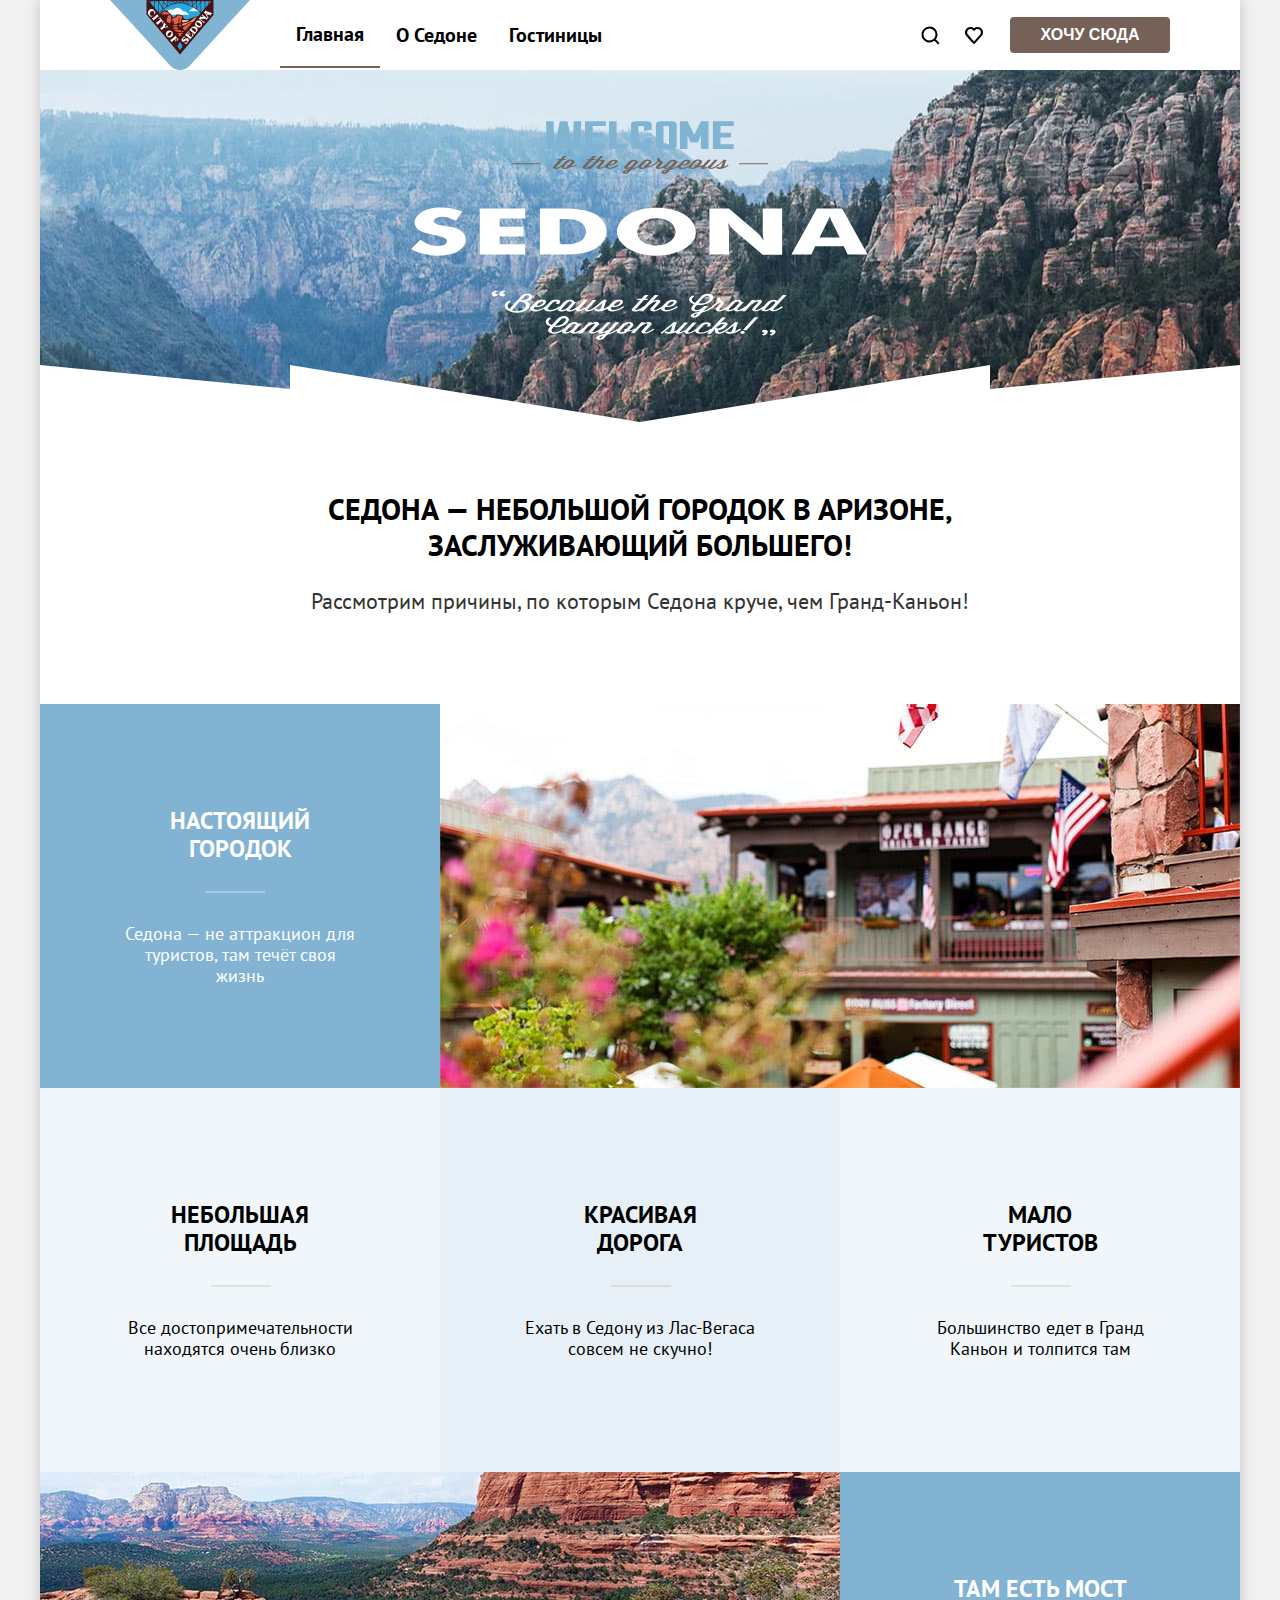
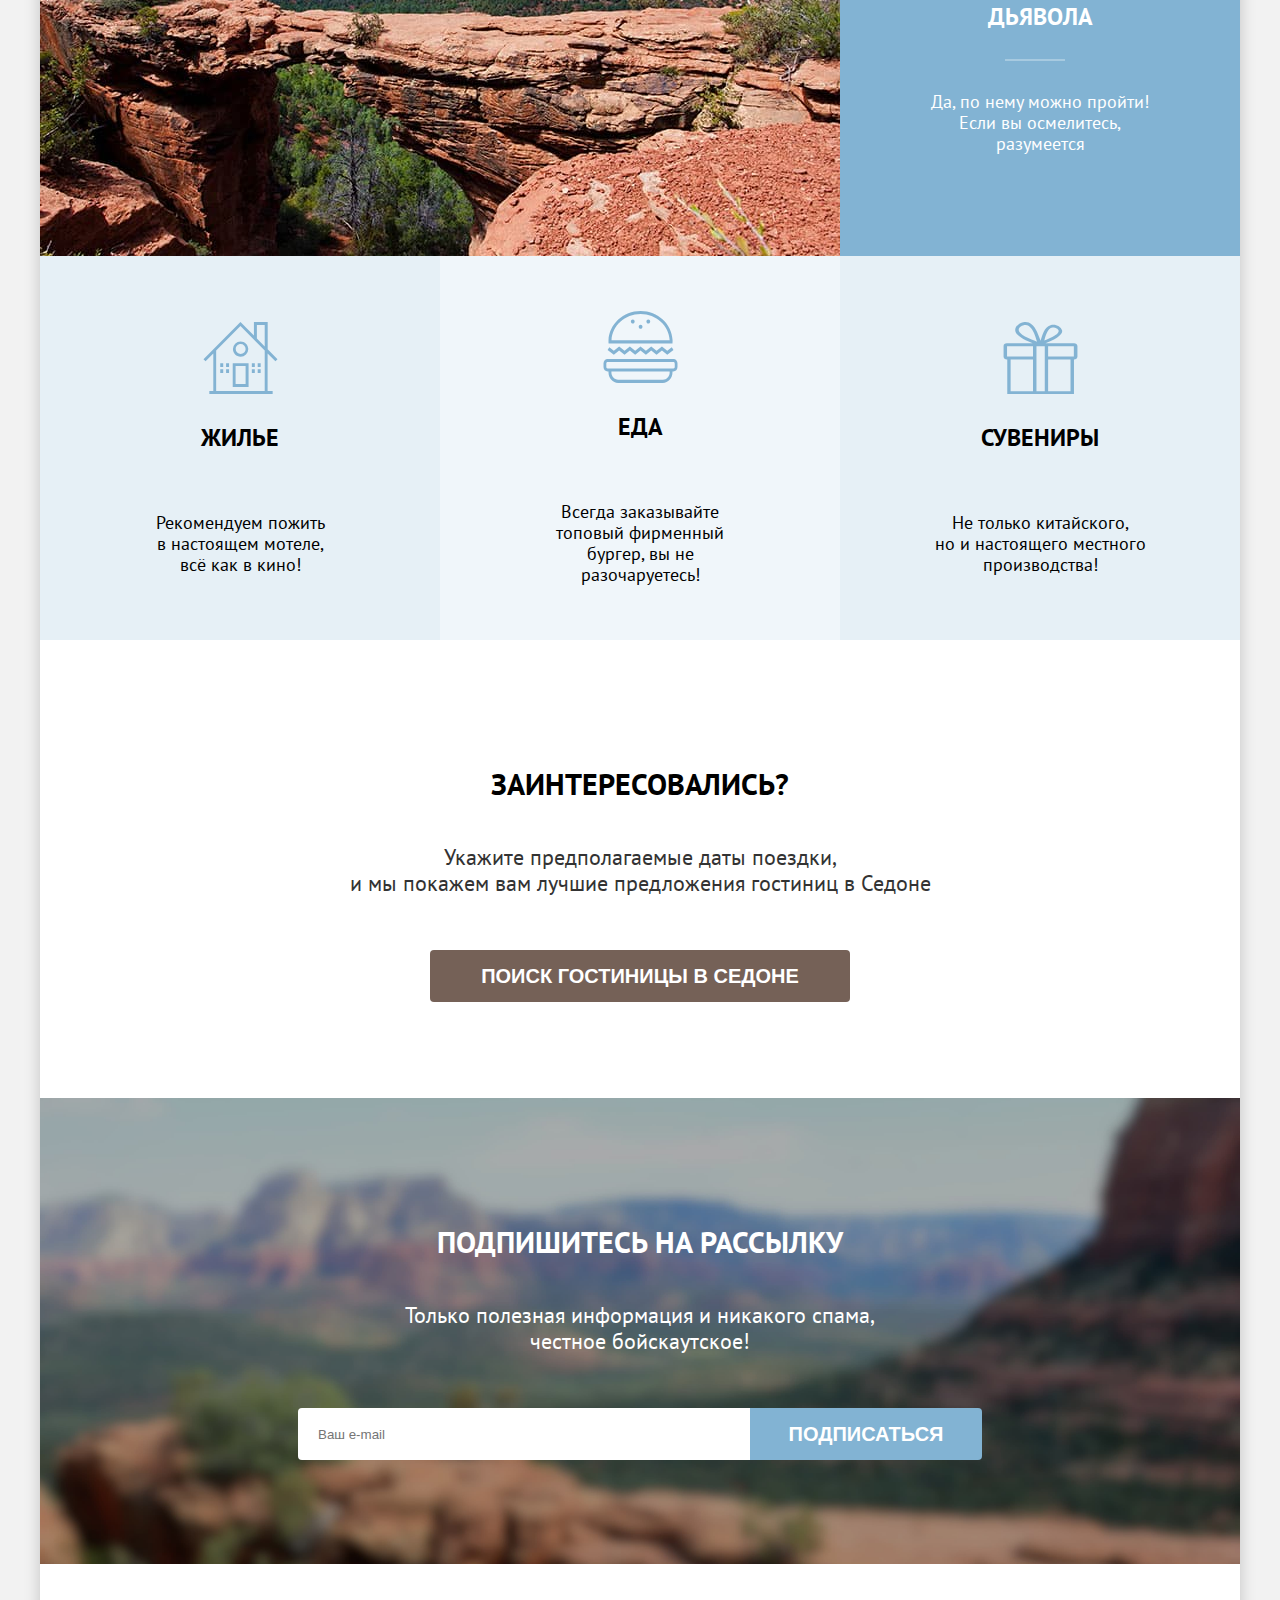
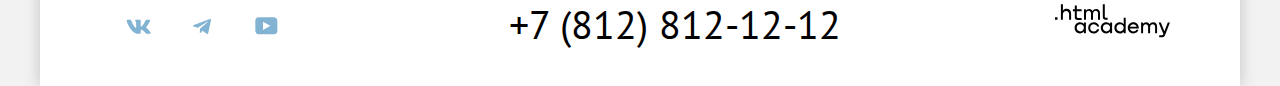
==== 10/index.html @ e8d24cde ":heavy_check_mark: Сборка #10" ====
<!DOCTYPE html>
<html lang="ru">

  <head>
    <meta charset="utf-8">
    <title>HTML Academy: Седона</title>
    <link rel="icon" type="image/png" sizes="32x32" href="images/favicon.png">
    <link rel="stylesheet" href="styles/styles.css">
    <base href="https://htmlacademy-htmlcss.github.io/2215849-sedona-35/10/">
</head>

  <body class="null">
    <div class="wrapper">
      <header class="page-header wrapper-inner flex">
        <a class="page-header-link" href="#">
          <img class="page-header-logo" src="images/page-header-logo.svg" width="140" height="70"
            alt="Логотип сайта о городе Седона.">
        </a>
        <nav class="navigation null flex">
          <ul class="navigation-list null flex">
            <li class="navigation-item null">
              <a class="navigation-link navigation-link-current">Главная</a>
            </li>
            <li class="navigation-item null">
              <a class="navigation-link" href="#">О&nbsp;Седоне</a>
            </li>
            <li class="navigation-item null">
              <a class="navigation-link" href="catalog.html">Гостиницы</a>
            </li>
          </ul>
          <ul class="navigation-list null navigation-user flex">
            <li class="navigation-item null">
              <a class="navigation-link navigation-search" href="#">
                <span class="visually-hidden">Поиск</span>
              </a>
            </li>
            <li class="navigation-item null">
              <a class="navigation-link navigation-favorits" href="#">
                <span class="visually-hidden">Избранное</span>
              </a>
            </li>
            <li class="navigation-item null">
              <button class="page-button page-button-brown navigation-button" type="button">Хочу&nbsp;сюда</button>
            </li>
          </ul>
        </nav>
      </header>
      <main class="main-index">
        <section class="hero flex">
          <h1 class="page-title visually-hidden">
            Седона
          </h1>
          <div class="hero-preview">
            <h2 class="section-title visually-hidden">
              Седона - городок в Аризоне
            </h2>
            <img class="hero-logo" src="images/hero-logo.svg" width="458" height="352"
              alt="Логотип приглашение посетить город Седона.">
          </div>
          <div class="hero-motivation wrapper-inner">
            <p class="section-text null hero-text">
              Седона — небольшой городок в Аризоне, <br> заслуживающий большего!
            </p>
            <p class="section-subtext hero-subtext null">
              Рассмотрим причины, по которым Седона круче, чем Гранд-Каньон!
            </p>
          </div>
        </section>
        <section class="advantages">
          <h2 class="section-title visually-hidden">
            Преимущества
          </h2>
          <ul class="advantages-list null flex">
            <li class="advantages-item flex">
              <div class="advantages-card flex">
                <h3 class="advantages-title bottom-white null">
                  Настоящий городок
                </h3>
                <p class="advantages-description null">
                  Седона — не аттракцион для туристов, там течёт своя жизнь
                </p>
              </div>
              <img class="advantages-image" src="images/advantages-property.jpg" width="800" height="384"
                alt="Недвижимость Седоны.">
            </li>
            <li class="advantages-item">
              <div class="advantages-card flex">
                <h3 class="advantages-title bottom-grey null">
                  Небольшая площадь
                </h3>
                <p class="advantages-description null">
                  Все достопримечательности находятся очень близко
                </p>
              </div>
            </li>
            <li class="advantages-item">
              <div class="advantages-card flex">
                <h3 class="advantages-title bottom-grey null">
                  Красивая <br>дорога
                </h3>
                <p class="advantages-description null">
                  Ехать в Седону из Лас-Вегаса совсем не скучно!
                </p>
              </div>
            </li>
            <li class="advantages-item">
              <div class="advantages-card flex">
                <h3 class="advantages-title bottom-grey null">
                  Мало <br>туристов
                </h3>
                <p class="advantages-description null">
                  Большинство едет в Гранд Каньон и толпится там
                </p>
              </div>
            </li>
            <li class="advantages-item flex">
              <img class="advantages-image" src="images/advantages-rocks.jpg" width="800" height="384"
                alt="Скалы Седоны и Мост Дьявола.">
              <div class="advantages-card flex">
                <h3 class="advantages-title bottom-white null">
                  Там есть мост дьявола
                </h3>
                <p class="advantages-description null">
                  Да, по нему можно пройти! Если вы осмелитесь, разумеется
                </p>
              </div>
            </li>
          </ul>
          <ul class="advantages-list null flex">
            <li class="advantages-card advantages-card-color flex">
              <h3 class="advantages-title null advantages-title-house">
                Жилье
              </h3>
              <p class="advantages-description null">
                Рекомендуем пожить <br>в настоящем мотеле, <br>всё как в кино!
              </p>
            </li>
            <li class="advantages-card advantages-card-color flex">
              <h3 class="advantages-title null advantages-title-food">
                Еда
              </h3>
              <p class="advantages-description null">
                Всегда заказывайте <br>топовый фирменный бургер, вы не разочаруетесь!
              </p>
            </li>
            <li class="advantages-card advantages-card-color flex">
              <h3 class="advantages-title null advantages-title-gift">
                Сувениры
              </h3>
              <p class="advantages-description null">
                Не только китайского, <br>но и настоящего местного производства!
              </p>
            </li>
          </ul>
        </section>
        <section class="searching flex">
          <h2 class="section-title visually-hidden">
            Поиск
          </h2>
          <p class="section-text searching-text">
            Заинтересовались?
          </p>
          <p class="section-subtext searching-subtext">
            Укажите предполагаемые даты поездки, <br> и мы покажем вам лучшие предложения гостиниц в Седоне
          </p>
          <button class="page-button page-button-brown searching-button" type="button">Поиск гостиницы в Седоне</button>
        </section>
        <section class="subscribe flex">
          <h2 class="section-title visually-hidden">
            Подписка
          </h2>
          <p class="section-text subscribe-text">
            Подпишитесь на рассылку
          </p>
          <p class="section-subtext subscribe-subtext">
            Только полезная информация и никакого спама, <br> честное бойскаутское!
          </p>
          <form class="subscribe-form" action="https://echo.htmlacademy.ru" method="post">
            <input class="subscribe-input" type="text" placeholder="Ваш e-mail">
            <button class="page-button page-button-blue subscribe-button" type="submit">Подписаться</button>
          </form>
        </section>
      </main>
      <footer class="page-footer">
        <section class="contacts flex">
          <h2 class="section-title visually-hidden">
            Контакты
          </h2>
          <ul class="contacts-list null flex">
            <li class="contacts-item contacts-vk">
              <a class="contacts-link" href="https://vk.com/htmlacademy">
                <svg class="contacts-icon" aria-hidden="true" focusable="false" width="25" height="15" fill="none"
                  xmlns="http://www.w3.org/2000/svg">
                  <path fill-rule="evenodd" clip-rule="evenodd"
                    d="M24.12 1.8c.16-.54 0-.94-.8-.94H20.7c-.67 0-.98.34-1.15.73 0 0-1.33 3.2-3.22 5.27-.61.6-.9.8-1.23.8-.16 0-.41-.2-.41-.75v-5.1c0-.66-.19-.95-.74-.95H9.82c-.42 0-.67.3-.67.59 0 .62.95.76 1.04 2.51v3.8c0 .83-.15.98-.48.98-.9 0-3.06-3.2-4.34-6.88-.25-.72-.5-1-1.18-1H1.57c-.75 0-.9.34-.9.73 0 .68.89 4.07 4.14 8.55 2.17 3.06 5.23 4.72 8 4.72 1.68 0 1.88-.37 1.88-1v-2.32c0-.74.16-.88.7-.88.38 0 1.05.19 2.6 1.66 1.79 1.75 2.08 2.54 3.08 2.54h2.63c.75 0 1.12-.37.9-1.1-.23-.72-1.08-1.77-2.2-3.02-.62-.71-1.54-1.48-1.82-1.86-.39-.5-.28-.71 0-1.15 0 0 3.2-4.42 3.54-5.93Z"
                    fill="#83B3D3" />
                </svg>
                <span class="visually-hidden">
                  VK
                </span>
              </a>
            </li>
            <li class="contacts-item contacts-telegram">
              <a class="contacts-link" href="https://t.me/htmlacademy">
                <svg class="contacts-icon" aria-hidden="true" focusable="false" width="18" height="16" fill="none"
                  xmlns="http://www.w3.org/2000/svg">
                  <path
                    d="M16.79.96.84 7.1c-1.09.44-1.08 1.05-.2 1.32l4.1 1.28 9.47-5.98c.44-.27.85-.13.52.17l-7.68 6.93-.28 4.22c.41 0 .6-.2.83-.41l1.99-1.94 4.13 3.06c.77.42 1.31.2 1.5-.71l2.72-12.8c.28-1.1-.43-1.61-1.16-1.28Z"
                    fill="#83B3D3" />
                </svg>
                <span class="visually-hidden">
                  Telegram
                </span>
              </a>
            </li>
            <li class="contacts-item contacts-youtube">
              <a class="contacts-link" href="https://www.youtube.com/user/htmlacademyru">
                <svg class="contacts-icon" aria-hidden="true" focusable="false" width="23" height="18" fill="none"
                  xmlns="http://www.w3.org/2000/svg">
                  <path
                    d="M18.94.36H3.51C1.65.36.33 1.95.33 3.76v10.09c0 1.91 1.32 3.5 3.18 3.5h15.65c1.64 0 3.17-1.59 3.17-3.4V3.76c-.22-1.8-1.53-3.4-3.39-3.4ZM7.99 12.89V4.82l7.34 4.04-7.34 4.03Z"
                    fill="#83B3D3" />
                </svg>
                <span class="visually-hidden">
                  Youtube
                </span>
              </a>
            </li>
          </ul>
          <a class="contacts-phone" href="tel:+78128121212">
            +7 (812) 812-12-12
          </a>
          <a class="contacts-link" href="https://www.htmlacademy.ru">
            <svg class="contacts-logo" aria-hidden="true" focusable="false" width="115" height="34" fill="none"
              xmlns="http://www.w3.org/2000/svg">
              <path
                d="M0 13.26v2.6h2.5v-2.6H0ZM11.6 4.86c-1.6 0-2.8.7-3.6 1.7h-.1V.36h-2v15.5h2v-5.3c0-2.1 1.3-3.6 3.3-3.6 1.8 0 2.9 1.4 2.9 3.2v5.7h2v-6.1c.1-3-1.8-4.9-4.5-4.9ZM26.6 5.16h-4.8v-3.7h-2v3.8h-1.9v2h1.9v6c0 1.7 1 2.7 2.7 2.7h4.1v-2h-3.7c-.7 0-1.1-.4-1.1-1.1v-5.7h4.8v-2ZM41.1 4.96c-1.6 0-2.9.8-3.5 2.1h-.1c-.6-1.2-1.8-2.1-3.4-2.1-1.4 0-2.5.8-3.1 1.8h-.1v-1.6H29v10.6h2v-5.4c0-2 1-3.5 2.6-3.5 1.5 0 2.4 1 2.4 2.6v6.3h2v-5.6c0-2.4 1.4-3.3 2.6-3.3 1.5 0 2.4 1 2.4 2.6v6.3h2v-6.5c.1-2.5-1.4-4.3-3.9-4.3ZM47.8 13.06c0 1.7 1 2.7 2.8 2.7h2v-2h-1.7c-.7 0-1.1-.4-1.1-1.1V.36h-2v12.7ZM28.9 20.06c-.9-1.1-2.2-1.8-3.9-1.8-3.1 0-5.4 2.3-5.4 5.6s2.3 5.6 5.4 5.6c1.8 0 3-.8 3.8-1.9h.1v1.6h2v-10.6h-2v1.5Zm-3.6 7.4c-2.2 0-3.6-1.6-3.6-3.6s1.4-3.6 3.6-3.6 3.6 1.6 3.6 3.6c0 1.9-1.4 3.6-3.6 3.6ZM44.2 22.36c-.5-2.4-2.6-4.1-5.4-4.1a5.4 5.4 0 0 0-5.6 5.6c0 3.1 2.2 5.6 5.6 5.6 2.8 0 4.9-1.8 5.4-4.2h-2.1a3.4 3.4 0 0 1-3.3 2.3c-2.2 0-3.6-1.6-3.6-3.6s1.4-3.6 3.6-3.6c1.6 0 2.8 1 3.3 2.2h2.1v-.2ZM55.1 20.06c-.9-1.1-2.2-1.8-3.9-1.8-3.1 0-5.4 2.3-5.4 5.6s2.3 5.6 5.4 5.6c1.8 0 3-.8 3.8-1.9h.1v1.6h2v-10.6h-2v1.5Zm-3.6 7.4c-2.2 0-3.6-1.6-3.6-3.6s1.4-3.6 3.6-3.6 3.6 1.6 3.6 3.6c0 1.9-1.5 3.6-3.6 3.6ZM68.7 20.16c-.9-1.1-2.2-1.9-3.9-1.9-3.1 0-5.4 2.3-5.4 5.6s2.2 5.6 5.4 5.6c1.7 0 3-.8 3.8-1.8h.1v1.5h2v-15.4h-2v6.4Zm-3.6 7.3c-2.2 0-3.6-1.6-3.6-3.6s1.4-3.6 3.6-3.6 3.6 1.6 3.6 3.6c-.1 2-1.5 3.6-3.6 3.6ZM78.3 18.26c-3.3 0-5.5 2.5-5.5 5.6 0 3 2.1 5.6 5.5 5.6 2.5 0 4.5-1.3 5.2-3.6h-2.1c-.5 1-1.6 1.6-3 1.6-1.9 0-3.3-1.3-3.4-2.9h8.8c.2-3.6-2-6.3-5.5-6.3Zm0 1.9c1.7 0 3 1 3.3 2.6h-6.5c.3-1.5 1.5-2.6 3.2-2.6ZM98.2 18.26c-1.6 0-2.9.8-3.6 2h-.1c-.6-1.2-1.8-2-3.4-2-1.4 0-2.5.7-3.1 1.8v-1.5h-1.9v10.6h2v-5.4c0-2 1-3.4 2.6-3.5 1.5 0 2.4 1 2.4 2.6v6.3h2v-5.6c0-2.4 1.4-3.3 2.6-3.3 1.5 0 2.4 1 2.4 2.6v6.3h2v-6.5c.1-2.6-1.4-4.4-3.9-4.4ZM109.4 27.36l-3.6-8.9h-2.2l4.8 11.6c-.3.9-.7 1.2-1.7 1.2h-2.5v2h2.5c1.8 0 2.8-.8 3.5-2.6l4.7-12.2h-2.1l-3.4 8.9Z"
                fill="#000" />
            </svg>
          </a>
        </section>
      </footer>
      <div class="modal-container modal-container-close">
        <div class="modal-window">
          <button class="modal-close">
            <span class="visually-hidden">Закрыть</span>
          </button>
          <section class="modal-content">
            <h2 class="modal-title section-text">Поиск гостиницы в Седоне</h2>
          </section>
          <form class="modal-form" action="https://echo.htmlacademy.ru/" method="post">
            <ul class="modal-form-list null">
              <li class="modal-form-item">
                <p class="modal-form-field flex null">
                  <label class="modal-form-label flex" for="modal-form-in">
                    Дата заезда
                  </label>
                  <input class="modal-form-date" name="modal-form-in" id="modal-form-in" type="date">
                </p>
                <span class="modal-subtext modal-subtext-attention">Мы не можем отправить вас в прошлое.</span>
              </li>
              <li class="modal-form-item">
                <p class="modal-form-field flex null">
                  <label class="modal-form-label flex" for="modal-form-out">
                    Дата заезда
                  </label>
                  <input class="modal-form-date" name="modal-form-out" id="modal-form-out" type="date">
                </p>
                <span class="modal-subtext">На эти даты есть свободные номера. Пока есть.</span>
              </li>
            </ul>
            <ul class="modal-form-list null flex">
              <li class="modal-form-item">
                <p class="modal-form-group flex null">
                  <label class="modal-form-label flex" for="modal-form-adults">
                    Взрослые
                  </label>
                  <button class="modal-button modal-button-minus null flex">
                    <span class="visually-hidden">Убавить количество взрослых гостей</span>
                    <svg class="modal-count-svg" width="14" height="2" fill="none" xmlns="http://www.w3.org/2000/svg">
                      <path d="M0 0v2h14V0H0Z" fill="#000" />
                    </svg>
                  </button>
                  <input class="modal-form-count modal-form-adults" name="modal-form-adults" id="modal-form-adults"
                    type="number" value="2">
                  <button class="modal-button modal-button-plus null flex">
                    <span class="visually-hidden">Добавить количество взрослых гостей</span>
                    <svg class="modal-count-svg" width="14" height="14" fill="none" xmlns="http://www.w3.org/2000/svg">
                      <path d="M14 6H8V0H6v6H0v2h6v6h2V8h6V6Z" fill="#000" />
                    </svg>
                  </button>
                </p>
              </li>
              <li class="modal-form-item">
                <p class="modal-form-group flex null">
                  <span class="modal-form-label modal-label-icon flex">
                    <label class="modal-form-label flex" for="modal-form-kids">
                      Дети
                    </label>
                  </span>
                  <span class="modal-tooltip">
                    <button class="modal-tooltip-button" type="button" aria-labelledby="tooltip-label-date">
                      <svg class="modal-tooltip-icon" width="26" height="26" fill="none"
                        xmlns="http://www.w3.org/2000/svg">
                        <circle cx="13" cy="13" r="13" fill="#83B3D3" />
                        <path fill-rule="evenodd" clip-rule="evenodd" d="M12 7h2v2h-2V7Zm2 12h-2v-9h2v9Z" fill="#fff" />
                      </svg>
                    </button>
                    <span class="modal-tooltip-text" role="tooltip" id="tooltip-label-date">
                      Укажите количество детей, которые будут с вами, возраст которых от 6 до 18 лет. Дети до 6 лет
                      размещаются бесплатно.
                    </span>
                  </span>
                  <button class="modal-button modal-button-minus null flex">
                    <span class="visually-hidden">Убавить количество детей</span>
                    <svg class="modal-count-svg" width="14" height="2" fill="none" xmlns="http://www.w3.org/2000/svg">
                      <path d="M0 0v2h14V0H0Z" fill="#000" />
                    </svg>
                  </button>
                  <input class="flex modal-form-count modal-form-kids" name="modal-form-kids" id="modal-form-kids"
                    type="number" value="2">
                  <button class="modal-button modal-button-plus null flex">
                    <span class="visually-hidden">Добавить колчиество детей</span>
                    <svg class="modal-count-svg" width="14" height="14" fill="none" xmlns="http://www.w3.org/2000/svg">
                      <path d="M14 6H8V0H6v6H0v2h6v6h2V8h6V6Z" fill="#000" />
                    </svg>
                  </button>
                </p>
              </li>
            </ul>
            <button class="modal-button-find null" type="submit">Найти</button>
          </form>
        </div>
      </div>
    </div>
  </body>

</html>
---- 10/styles/styles.css ----
/* FONTS */

@font-face {
  font-family: "PT Sans";
  font-style: normal;
  font-weight: 400;
  src: url("../fonts/ptsans-400.woff2") format("woff2"),
  url("../fonts/ptsans-400.woff") format("woff");
  font-display: swap;
}

@font-face {
  font-family: "PT Sans";
  font-style: normal;
  font-weight: 700;
  src: url("../fonts/ptsans-700.woff2") format("woff2"),
  url("../fonts/ptsans-700.woff") format("woff");
  font-display: swap;
}

/* COMMON STYLES */

*,
*::before,
*::after {
  box-sizing: border-box;
}

.null {
  margin: 0;
  padding: 0;
}

img {
  max-width: 100%;
  display: block;
}

html {
  height: 100%;
}

body {
  font-family: "PT Sans", sans-serif;
  font-size: 18px;
  line-height: 21px;
  color: #000000;
  background-color: #f2f2f2;
}

.wrapper {
  width: 1200px;
  margin: 0 auto;
  background-color: #ffffff;
  box-shadow: 0 0 15px 0 #00000033;
  display: flex;
  flex-direction: column;
  min-height: 100vh;
}

.wrapper-inner {
  padding: 0 70px;
}

.main-index, .main-inner {
  flex-grow: 1;
}

.flex {
  display: flex;
}

.grid {
  display: grid;
}

.section-text {
  font-weight: 700;
  font-size: 30px;
  line-height: 36px;
  text-transform: uppercase;
}

.section-subtext {
  font-weight: 400;
  font-size: 22px;
  line-height: 26px;
  color: #333333;
}

.visually-hidden {
  position: absolute;
  width: 1px;
  height: 1px;
  margin: -1px;
  padding: 0;
  border: 0;
  clip: rect(0 0 0 0);
  overflow: hidden;
}

/* COMMON BUTTONS STYLES */

.page-button {
  font-weight: 700;
  font-size: 20px;
  line-height: 36px;
  text-transform: uppercase;
  border-radius: 4px;
  border: none;
  color: #ffffff;
}

.page-button:active {
  color: #ffffff4d;
}

.page-button:disabled {
  background: #e5e5e5;
}

.page-button-brown {
  background: #756157;
}

.page-button-brown:hover,
.page-button-brown:focus {
  background: #615048;
  outline: none;
}

.page-button-blue {
  background: #82b3d3;
}

.page-button-blue:hover,
.page-button-blue:focus {
  background: #68a2ca;
  outline: none;
}

/* INDIVIDUAL STYLES */
/* <---------- INDEX.html ----------> */
/* HEADER*/

.page-header {
  font-size: 20px;
  font-weight: 700;
  line-height: 24px;
  text-transform: capitalize;
}

.page-header-link {
  margin-right: 30px;
}

.navigation {
  flex-grow: 1;
  justify-content: space-between;
}

.navigation-list {
  list-style: none;
  align-items: center;
  flex-wrap: wrap;
}

.navigation-link {
  padding: 20px 16px;
  display: block;
  color: #000000;
  text-decoration: none;
}

.navigation-link-current {
  border-bottom: 2px solid #756257;
  padding-bottom: 20px;
}

.navigation-user .navigation-link {
  min-width: 16px;
  min-height: 22px;
}

.navigation-search {
  background-image: url("../images/navigation-search.svg");
  background-repeat: no-repeat;
  background-position: center;
  margin-right: 12px;
}

.navigation-favorits {
  background-image: url("../images/navigation-favorits.svg");
  background-repeat: no-repeat;
  background-position: center;
  margin-right: 20px;
}

.navigation-button {
  font-size: 16px;
  line-height: 20px;
  width: 160px;
  padding: 8px 16px;
}

/* MAIN*/
/* HERO */

.hero {
  flex-direction: column;
  justify-content: center;
}

.hero-preview {
  background: url("../images/hero-bottom.svg") bottom/100% auto no-repeat,
  url("../images/hero-background.jpg") center/100% auto no-repeat;
  vertical-align: bottom;
  background-color: #ffffff;
}

.hero-logo  {
  display: block;
  margin: 0 auto;
  padding: 51px 0 82px
}

.hero-motivation {
  padding-top: 69px;
  padding-bottom: 90px;
}

.hero-text {
  margin-bottom: 25px;
  text-align: center;
}

.hero-subtext {
  text-align: center;
}

/* ADVANTAGES */

.advantages-list {
  flex-wrap: wrap;
  list-style: none;
}

.advantages-card {
  width: 400px;
  min-height: 384px;
  box-sizing: border-box;
  flex-direction: column;
  justify-content: center;
  padding-left: 85px;
  padding-right: 85px;
}

.advantages-item:nth-child(even) {
  background-color: #83b3d31f;
}

.advantages-item:nth-child(odd) {
  background-color: #83b3d333;
}

.advantages-item:first-of-type {
  background-color: #82b3d3;
  color: #ffffff;
}

.advantages-item:last-of-type {
  background-color: #82b3d3;
  color: #ffffff;
}

.advantages-card-color:nth-child(even) {
  background-color: #83b3d31f;
}

.advantages-card-color:nth-child(odd) {
  background-color: #83b3d333;
}

.advantages-title {
  font-weight: 700;
  font-size: 24px;
  line-height: 28px;
  text-align: center;
  text-transform: uppercase;
  padding-bottom: 30px;
  margin-bottom: 30px;
  position: relative;
}

.bottom-grey::after {
  content: "";
  position: absolute;
  width: 60px;
  bottom: 0;
  left: 86px;
  border-bottom: solid 2px #b3b3b3;
  opacity: 0.3;
}

.bottom-white::after {
  content: "";
  position: absolute;
  width: 60px;
  bottom: 0;
  left: 80px;
  border-bottom: solid 2px #ffffff;
  opacity: 0.3;
}

.advantages-description {
  font-weight: 400;
  text-align: center;
}

.advantages-title-house {
  display: flex;
  flex-direction: column;
}

.advantages-title-house::before {
  content: "";
  margin: 0 auto 30px;
  width: 75px;
  height: 72px;
  background-image: url("../images/house.svg");
  background-size: 75px 72px;
  background-repeat: no-repeat;
}

.advantages-title-food {
  display: flex;
  flex-direction: column;
}

.advantages-title-food::before {
  content: "";
  margin: 0 auto 30px;
  width: 75px;
  height: 72px;
  background-image: url("../images/food.svg");
  background-size: 75px 72px;
  background-repeat: no-repeat;
}

.advantages-title-gift {
  display: flex;
  flex-direction: column;
}

.advantages-title-gift::before {
  content: "";
  margin: 0 auto 30px;
  width: 75px;
  height: 72px;
  background-image: url("../images/gift.svg");
  background-size: 75px 72px;
  background-repeat: no-repeat;
}

/* SEARCHING */

.searching {
  padding: 96px 0;
  flex-direction: column;
}

.searching-text {
  margin-bottom: 20px;
  text-align: center;
}

.searching-subtext {
  margin-bottom: 54px;
  text-align: center;
}

.searching-button {
  margin: 0 auto;
  width: 420px;
  padding: 8px 50px;
}

/* SUBSCRIBE */

.subscribe {
  padding: 96px 0 104px;
  background-image: url("../images/subscribe-background.jpg");
  background-size: 100% auto;
  color: #ffffff;
  flex-direction: column;
}

.subscribe-text {
  margin-bottom: 20px;
  text-align: center;
}

.subscribe-subtext {
  margin-bottom: 54px;
  color: #ffffff;
  text-align: center;
}

.subscribe-form {
  margin: 0 auto;
  display: flex;
  align-items: center;
}

.subscribe-input {
  width: 452px;
  height: 52px;
  border-radius: 4px 0 0 4px;
  border: 0;
  padding: 12px 20px;
}

.subscribe-button {
  width: 232px;
  padding: 8px 30px;
  border-radius: 0 4px 4px 0;
}

/*FOOTER*/
/* CONTACTS */

.page-footer {
  padding: 40px 70px 30px;
}

.contacts {
  justify-content: space-between;
}

.contacts-list {
  list-style: none;
  flex-wrap: wrap;
}

.contacts-item {
  width: 56px;
  height: 44px;
}

.contacts-item:not(:last-of-type) {
  margin-right: 8px;
  margin-bottom: 8px;
}

.contacts-link {
  display: block;
  height: 100%;
  text-decoration: none;
  position: relative;
}

.contacts-icon {
  position: absolute;
  top: 0;
  right: 0;
  bottom: 0;
  left: 0;
  margin: auto;
}

.contacts-icon:hover path,
.contacts-icon:focus path {
  fill: #68A2CA;
}

.contacts-icon:active path {
  fill: #9ab0bf;
}

.contacts-phone {
  font-weight: 400;
  font-size: 40px;
  line-height: 40px;
  color: #000000;
  text-decoration: none;
}

.contacts-phone:hover,
.contacts-phone:focus {
  color: #756157;
}

.contacts-phone:active {
  color: #9e9d9c;
}

.contacts-logo:hover path,
.contacts-logo:focus path {
  fill: #756157;
}

.contacts-logo:active path {
  fill: #9e9d9c;
}

/* <---------- CATALOG.html ----------> */
/* CATALOG-SEARCHING */

.catalog {
  padding-top: 35px;
  padding-bottom: 70px;
  background-image: url("../images/catalog-background.jpg");
  background-repeat: no-repeat;
  flex-direction: column;
  color: #ffffff;
}

.catalog-title {
  margin: 0 0 8px;
  font-weight: 700;
  font-size: 60px;
  line-height: 78px;
}

.breadcrumbs {
  margin: 0 0 40px;
  padding: 0;
  list-style: none;
  font-size: 16px;
  position: relative;
}

.breadcrumbs-link:first-of-type::after {
  content: "";
  position: absolute;
  top: 6px;
  left: 23px;
  width: 8px;
  height: 11px;
  background-image: url("../images/arrow.svg");
  background-size: 8px 11px;
  background-repeat: no-repeat;
}

.breadcrumbs-link {
  text-decoration: none;
  color: #ffffff;
}

.breadcrumbs-link:hover {
  color: #dfe2e3;
}

.breadcrumbs-link:active {
  color: #c7cccf;
}

.breadcrumbs-svg:hover path {
  fill: #dfe2e3;
}

.breadcrumbs-svg:active path {
  fill: #c7cccf;
}

.breadcrumbs-item:not(:last-of-type) {
  margin-right: 28px;
}

.catalog-form {
  justify-content: space-between;
}

.catalog-right {
  width: 549px;
  justify-content: space-between;
}

.catalog-grouped {
  border: none;
}

.catalog-grouped:not(:last-of-type) {
  margin-right: 70px;
}

.catalog-legend {
  margin-bottom: 32px;
  font-weight: 700;
  font-size: 20px;
  line-height: 24px;
}

.catalog-list {
  list-style: none;
  line-height: 23px;
}

.catalog-item:not(:last-of-type) {
  margin-bottom: 16px;
}

.catalog-label {
  position: relative;
  display: block;
  padding-left: 36px;
}

.catalog-label:hover {
  opacity: 0.6;
}

.catalog-label:active {
  opacity: 0.3;
}

.catalog-point {
  position: absolute;
  top: 2px;
  left: 0;
  width: 20px;
  height: 20px;
  border: none;
  background: #FFFFFF;
}

.catalog-mark {
  border-radius: 4px;
}

.catalog-checkbox:checked + .catalog-mark {
  content: "";
  position: absolute;
  background-image: url(../images/mark.svg);
  background-repeat: no-repeat;
  background-position: center;
}

.catalog-dotted {
  border-radius: 20px;
}

.catalog-radio:checked + .catalog-dotted {
  content: "";
  position: absolute;
  background-image: url(../images/dot.svg);
  background-repeat: no-repeat;
  background-position: center;
}

.catalog-range {
  flex-direction: column;
  margin-right: auto;
}

.catalog-range-fields {
  margin-bottom: 36px;
}

.catalog-range-input {
  width: 143px;
  height: 48px;
  padding: 12px 20px;
  font-weight: 700;
  line-height: 24px;
  border: none;
}

.catalog-range-input::placeholder {
  text-align: right;
}

.catalog-range-input:first-of-type {
  margin-right: 2px;
}

.catalog-range-input:focus {
  outline: 2px solid #68a2ca;
}

.catalog-range-input:active {
  outline: 2px solid #000000;
}

.radius-left {
  border-radius: 4px 0 0 4px;
}

.radius-right {
  border-radius: 0 4px 4px 0;
}

.range-scale {
  position: relative;
  height: 4px;
  background-color: #ffffff4d;
}

.range-bar {
  position: absolute;
  height: 4px;
  background-color: #ffffff;
  width: 200px;
}

.range-toggle {
  position: absolute;
  width: 20px;
  height: 20px;
  background: #ffffff;
  border: none;
  border-radius: 5px;
}

.range-toggle:focus {
  border: 2px solid #68a2ca;
  outline: 2px solid #68a2ca;
}

.toggle-min {
  top: -8px;
  left: -10px;
}

.toggle-max {
  top: -8px;
  right: -10px;
}

.catalog-searching-buttons {
  flex-direction: column;
}

.catalog-button-submit {
  font-size: 16px;
  line-height: 20px;
  padding: 8px 50px;
  margin-bottom: 32px;
}

.catalog-button-reset {
  font-size: 16px;
  line-height: 20px;
  padding: 8px 50px;
  background-color: transparent;
}

.catalog-button-reset:hover {
  color: #c3c8cb;
}

.catalog-button-reset:focus {
  outline: 3px solid #83b3d3;
  border-radius: 4px;
}

.catalog-button-reset:active {
  color: #c7cccf;
}

.catalog-button-reset:disabled {
  color: #b7bdc1;
}

/* SEARCHING-RESULT */

.searching-result {
  padding-top: 50px;
  padding-bottom: 40px;
}

.result-navigation {
  justify-content: space-between;
  align-items: center;
}

.result-navigation-count {
  font-weight: 700;
  font-size: 30px;
  line-height: 36px;
  text-transform: uppercase;
  color: #000000;
}

.result-navigation-select {
  width: 292px;
  border: 2px solid #e5e5e5;
  padding: 14px 20px;
  border-radius: 4px;
}

.result-navigation-select:hover,
.result-navigation-select:focus {
  border-color: #68a2ca;
}

.result-navigation-select:focus {
  outline: 2px solid #68a2ca;
}

.result-navigation-select:active {
  border-color: #3F5E72;
}

.result-navigation-select:disabled {
  color: #b3b3b3;
  border-color: #b3b3b3;
}

.result-navigation-list {
  list-style: none;
  align-items: center;
}

.result-navigation-item {
  border: 2px solid #e5e5e5;
  border-radius: 4px;
}

.result-navigation-item:hover {
  border-color: #000000;
}

.result-navigation-item:focus {
  border-color: #68a2ca;
}

.visual-current {
  border: 2px solid #000000;
}

.result-navigation-item:not(:last-of-type) {
  margin-right: 8px;
}

.result-navigation-link {
  text-decoration: none;
  width: 48px;
  height: 48px;
  align-items: center;
  justify-content: center;
}

.searching-result-area {
  grid-template-columns: repeat(3, 340px);
  gap: 20px;
  padding-top: 40px;
  padding-bottom: 40px;
}

.accommodation-card {
  min-height: 438px;
  padding: 20px;
  border: 1px solid #e6e6e6;
  border-radius: 4px;
}

.accommodation-card-link {
  text-decoration: none;
  color: #000000;
}

.accommodation-card-image {
  margin-bottom: 16px;
}

.accommodation-card-title {
  margin: 0 0 16px;
  padding: 0;
  font-weight: 700;
  font-size: 24px;
  line-height: 28px;
}

.hotel-rank {
  grid-template-columns: 140px 140px;
  gap: 20px;
}

.accommodation-type {
  margin: 0;
  color: #333333;
}

.accommodation-price {
  margin: 0;
  text-align: right;
  color: #333333;
}

.accommodation-button {
  font-size: 16px;
  line-height: 20px;
  padding: 8px 0;
}

.accommodation-button-add {
  background: #7db54f;
}

.accommodation-button-add:hover,
.accommodation-button-add:focus {
  background: #6C9E42;
}

.accommodation-button-add:active {
  color: #ffffff4d;
}

.accommodation-stars {
  list-style: none;
}

.accommodation-rating {
  line-height: 20px;
  text-align: center;
  text-transform: uppercase;
}

.pagination {
  list-style: none;
}

.pagination-link {
  display: block;
  width: 60px;
  height: 60px;
  padding-top: 11.36px;
  background-color: #82b3d3;
  border-radius: 4px;
  text-align: center;
  font-weight: 700;
  font-size: 20px;
  line-height: 36px;
  text-decoration: none;
  color: #ffffff;
}

.pagination-link-current {
  color: #000000;
  background-color: #f2f2f2;
}

.pagination-link:hover:not(.pagination-link-empty, .pagination-link-current),
.pagination-link:focus:not(.pagination-link-empty,
.pagination-link-current) {
  background-color: #68a2ca;
  outline: none;
}

.pagination-link:active:not(.pagination-link-empty,
.pagination-link-current) {
  background-color: #82b3d3 ;
  color: #ffffff4d;
}

.pagination-item:not(:last-of-type) {
  margin-right: 8px;
}

.pagination-link-empty {
  color: #000000;
  background-color: transparent;
}

/* MODAL-WINDOW */

.modal-container {
  position: fixed;
  top: 0;
  left: 0;
  display: flex;
  width: 100%;
  height: 100%;
  background-color: rgba(242, 242, 242, 0.8);
}

.modal-window {
  width: 717px;
  position: relative;
  margin: auto;
  padding: 64px 70px;
  background-color: #ffffff;
  box-shadow: 0 25px 50px rgba(0, 0, 0, 0.15);
  border-radius: 30px;
}

.modal-close {
  position: absolute;
  padding: 0;
  top: 90px;
  right: 64px;
  width: 52px;
  height: 52px;
  background-color: #f2f2f2;
  border: none;
  border-radius: 50px;
  background-image: url("../images/cross.svg");
  background-repeat: no-repeat;
  background-position: center;
  cursor: pointer;
}

.modal-close:focus {
  /* border-color: 2px solid #68a2ca; */
  outline: 3px solid #83b3d3;
}

.modal-close:active {
  background-image: url("../images/cross-grey.svg");
}

.modal-title {
  margin-bottom: 64px;
}

.modal-form-list {
  list-style: none;
}

.modal-form-list:first-of-type {
  margin-bottom: 23px;
}

.modal-form-list:last-of-type {
  margin-bottom: 48px;
  justify-content: space-between;
}

.modal-form-item:not(:last-of-type) {
  margin-bottom: 23px;
}

.modal-form-group {
  width: 247px;
}

.modal-form-group:last-of-type {
  position: relative;
}

.modal-form-field {
  margin-bottom: 4px;
}

.modal-form-label {
  margin-right: auto;
  align-items: center;
  font-weight: 700;
  font-size: 20px;
  line-height: 24px;
  text-transform: capitalize;
}

.modal-form-date {
  width: 440px;
  padding: 12px 20px;
  background-color: #f2f2f2;
  border: none;
  border-radius: 4px;
  line-height: 24px;
}

.modal-subtext {
  width: 440px;
  display: block;
  margin-left: auto;
  padding-left: 20px;
  font-size: 16px;
}

.modal-subtext-attention {
  color: #ff5757;
}

.modal-button {
  width: 40px;
  height: 48px;
  border: none;
  border-radius: none;
  align-items: center;
  justify-content: center;
  background-color: #f2f2f2;
}

.modal-button-minus {
  border-radius: 4px 0 0 4px;
}

.modal-button-plus {
  border-radius: 0 4px 4px 0;
}

.modal-form-count {
  width: 31px;
  height: 48px;
  background-color: #f2f2f2;
  border: none;
  text-align: center;
  font-weight: 700;
  line-height: 20px;
}

input[type='number'] {
  -moz-appearance: textfield;
}

input::-webkit-outer-spin-button,
input::-webkit-inner-spin-button {
  -webkit-appearance: none;
}

.modal-button-find {
  padding: 18px 0;
  text-align: center;
  width: 100%;
  background-color: #82b3d3;
  border: none;
  border-radius: 10px;
  font-weight: 700;
  line-height: 24px;
  font-size: 20px;
  text-transform: uppercase;
  color: #ffffff;
}

.modal-tooltip {
  position: absolute;
  width: 26px;
  height: 26px;
  top: 11px;
  left: 60px;
}

.modal-tooltip-button {
  border: none;
  background-color: transparent;
  padding: 0;
  margin: 0;
  display: block;
}

.modal-tooltip-text {
  position: absolute;
  width: 256px;
  top: 41px;
  background: #333333;
  box-shadow: 0 15px 30px rgb(0 0 0 / 30%);
  border-radius: 10px;
  font-size: 16px;
  line-height: 20px;
  color: #FFFFFF;
  padding: 15px 18px 18px 22px;
  left: 50%;
  transform: translateX(-50%);
  display: none;
}

.modal-tooltip-text::before {
  content: '';
  position: absolute;
  width: 19px;
  height: 9px;
  background-image: url(../images/tooltip-triangle.svg);
  top: -8px;
  left: 0;
  right: 0;
  margin-left: auto;
  margin-right: auto;
}

.modal-tooltip-button:hover + .modal-tooltip-text,
.modal-tooltip-button:focus + .modal-tooltip-text {
  display: block;
}

.modal-label-icon {
  position: relative;
  padding-right: 16px;
}

.modal-container-close {
  display: none;
}
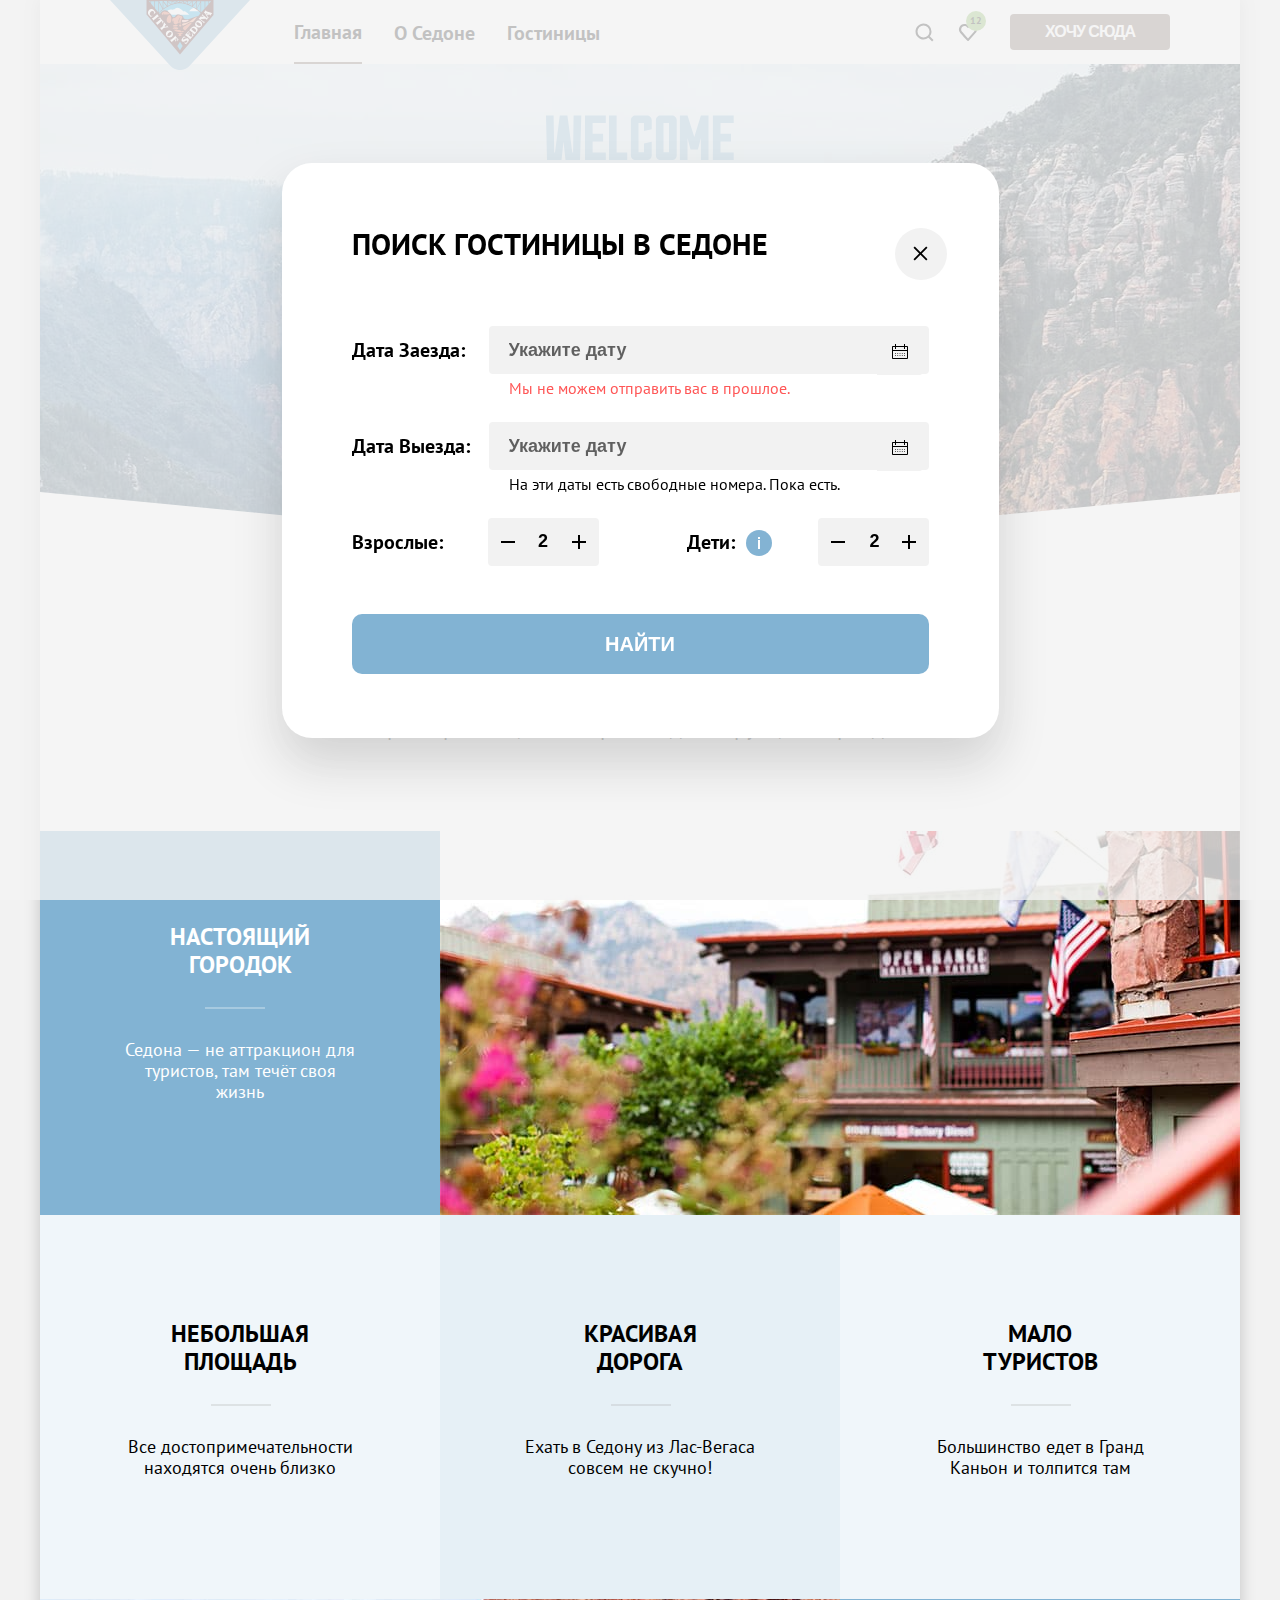
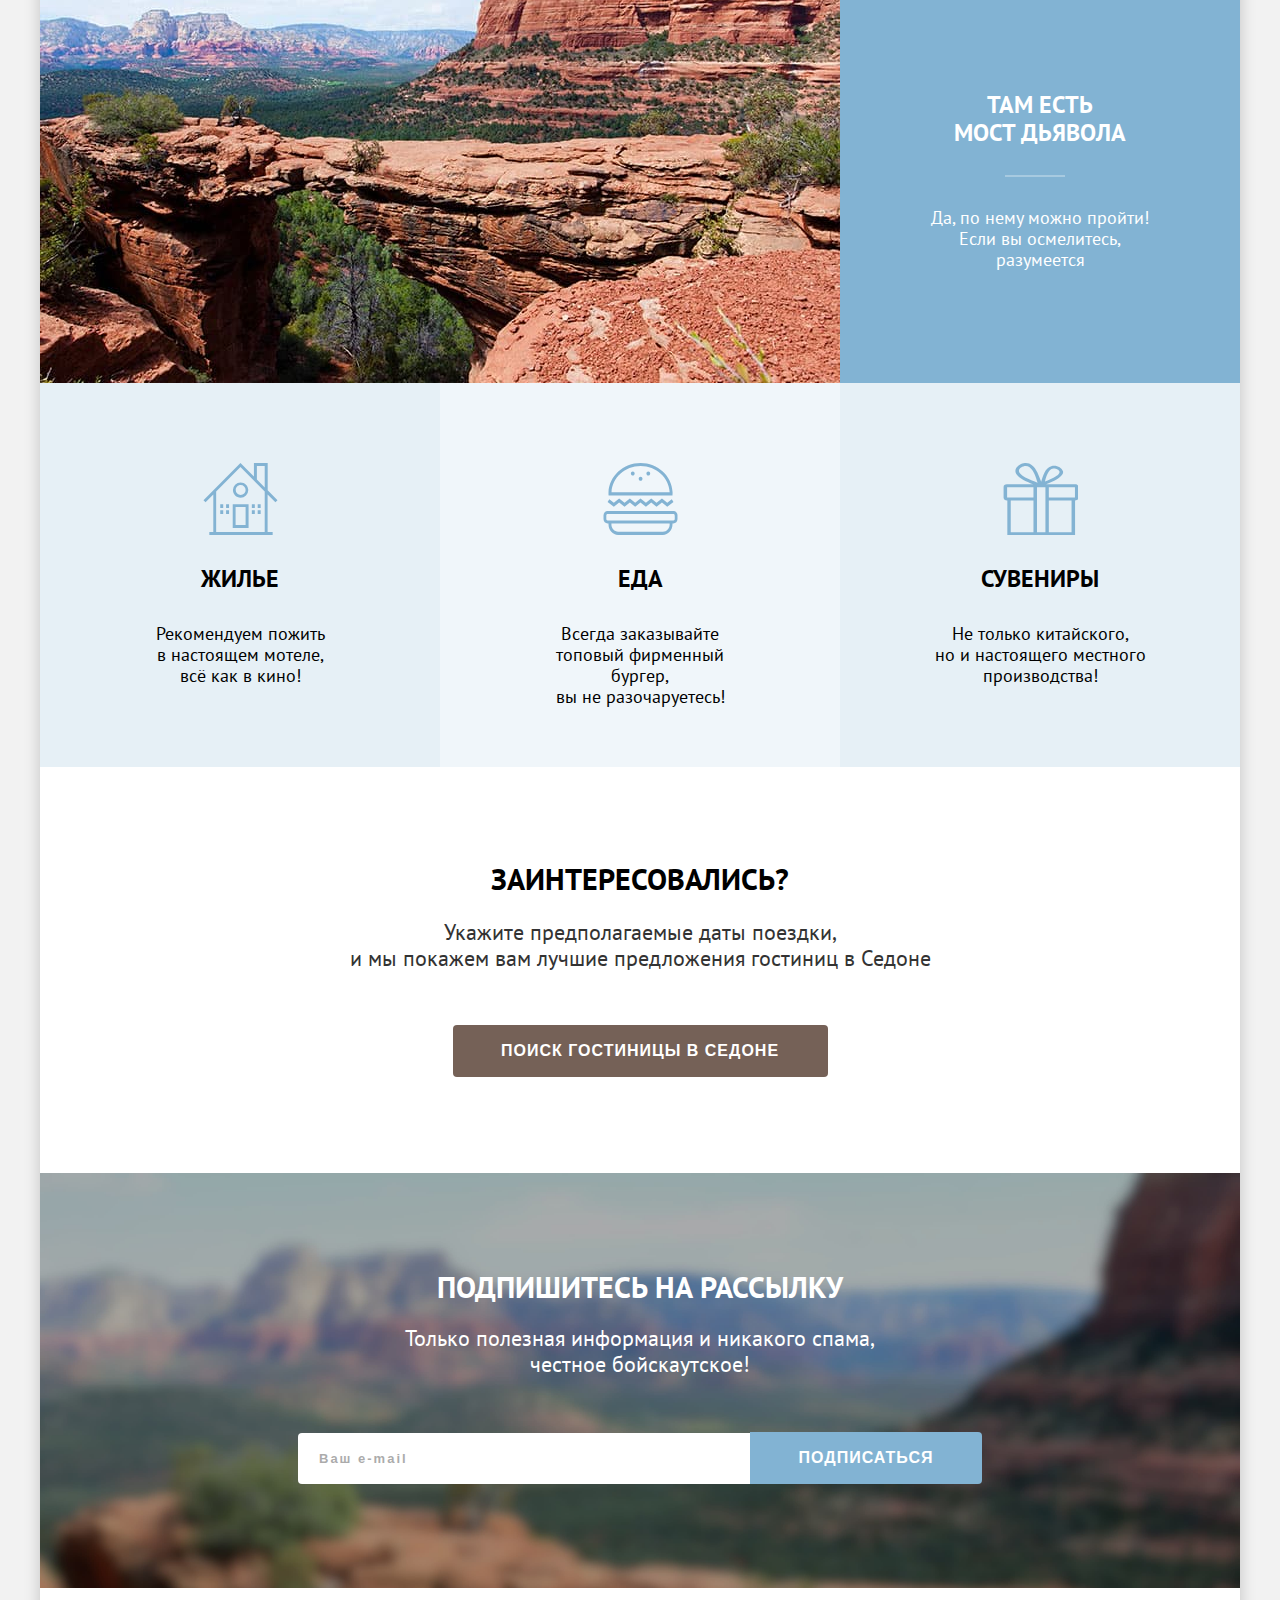
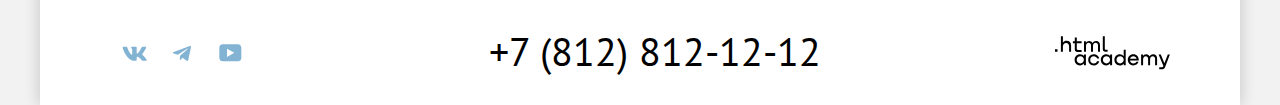
==== commit 8cd16f54: ":heavy_check_mark: Сборка #10" ====
--- a/10/index.html
+++ b/10/index.html
@@ -4,6 +4,7 @@
   <head>
     <meta charset="utf-8">
     <title>HTML Academy: Седона</title>
+    <link rel="icon" href="favicon.ico">
     <link rel="icon" type="image/png" sizes="32x32" href="images/favicon.png">
     <link rel="stylesheet" href="styles/styles.css">
     <base href="https://htmlacademy-htmlcss.github.io/2215849-sedona-35/10/">
@@ -19,28 +20,45 @@
         <nav class="navigation null flex">
           <ul class="navigation-list null flex">
             <li class="navigation-item null">
-              <a class="navigation-link navigation-link-current">Главная</a>
-            </li>
-            <li class="navigation-item null">
-              <a class="navigation-link" href="#">О&nbsp;Седоне</a>
-            </li>
-            <li class="navigation-item null">
-              <a class="navigation-link" href="catalog.html">Гостиницы</a>
+              <a class="navigation-link navigation-link-current">
+                Главная
+              </a>
+            </li>
+            <li class="navigation-item null">
+              <a class="navigation-link" href="#">
+                О&nbsp;Седоне
+              </a>
+            </li>
+            <li class="navigation-item null">
+              <a class="navigation-link" href="catalog.html">
+                Гостиницы
+              </a>
             </li>
           </ul>
           <ul class="navigation-list null navigation-user flex">
             <li class="navigation-item null">
               <a class="navigation-link navigation-search" href="#">
-                <span class="visually-hidden">Поиск</span>
+                <span class="visually-hidden">
+                  Поиск.
+                </span>
               </a>
             </li>
             <li class="navigation-item null">
               <a class="navigation-link navigation-favorits" href="#">
-                <span class="visually-hidden">Избранное</span>
-              </a>
-            </li>
-            <li class="navigation-item null">
-              <button class="page-button page-button-brown navigation-button" type="button">Хочу&nbsp;сюда</button>
+                <span class="visually-hidden">
+                  Избранное.
+                </span>
+                <span class="favorits-count flex">
+                  <p class="null">
+                    12
+                  </p>
+                </span>
+              </a>
+            </li>
+            <li class="navigation-item null">
+              <button class="page-button page-button-brown navigation-button" type="button">
+                Хочу&nbsp;сюда
+              </button>
             </li>
           </ul>
         </nav>
@@ -48,27 +66,27 @@
       <main class="main-index">
         <section class="hero flex">
           <h1 class="page-title visually-hidden">
-            Седона
+            Седона.
           </h1>
           <div class="hero-preview">
             <h2 class="section-title visually-hidden">
-              Седона - городок в Аризоне
+              Седона&nbsp;&mdash; городок в&nbsp;Аризоне.
             </h2>
             <img class="hero-logo" src="images/hero-logo.svg" width="458" height="352"
               alt="Логотип приглашение посетить город Седона.">
           </div>
           <div class="hero-motivation wrapper-inner">
             <p class="section-text null hero-text">
-              Седона — небольшой городок в Аризоне, <br> заслуживающий большего!
+              Седона&nbsp;&mdash; небольшой городок в&nbsp;Аризоне, <br> заслуживающий большего!
             </p>
             <p class="section-subtext hero-subtext null">
-              Рассмотрим причины, по которым Седона круче, чем Гранд-Каньон!
+              Рассмотрим причины, по&nbsp;которым Седона круче, чем Гранд-Каньон!
             </p>
           </div>
         </section>
         <section class="advantages">
           <h2 class="section-title visually-hidden">
-            Преимущества
+            Преимущества.
           </h2>
           <ul class="advantages-list null flex">
             <li class="advantages-item flex">
@@ -77,103 +95,99 @@
                   Настоящий городок
                 </h3>
                 <p class="advantages-description null">
-                  Седона — не аттракцион для туристов, там течёт своя жизнь
+                  Седона&nbsp;&mdash; не&nbsp;аттракцион для туристов, там течёт своя жизнь
                 </p>
               </div>
               <img class="advantages-image" src="images/advantages-property.jpg" width="800" height="384"
                 alt="Недвижимость Седоны.">
             </li>
-            <li class="advantages-item">
-              <div class="advantages-card flex">
-                <h3 class="advantages-title bottom-grey null">
-                  Небольшая площадь
-                </h3>
-                <p class="advantages-description null">
-                  Все достопримечательности находятся очень близко
-                </p>
-              </div>
-            </li>
-            <li class="advantages-item">
-              <div class="advantages-card flex">
-                <h3 class="advantages-title bottom-grey null">
-                  Красивая <br>дорога
-                </h3>
-                <p class="advantages-description null">
-                  Ехать в Седону из Лас-Вегаса совсем не скучно!
-                </p>
-              </div>
-            </li>
-            <li class="advantages-item">
-              <div class="advantages-card flex">
-                <h3 class="advantages-title bottom-grey null">
-                  Мало <br>туристов
-                </h3>
-                <p class="advantages-description null">
-                  Большинство едет в Гранд Каньон и толпится там
-                </p>
-              </div>
+            <li class="advantages-item advantages-card advantages-card-center flex">
+              <h3 class="advantages-title bottom-grey null">
+                Небольшая площадь
+              </h3>
+              <p class="advantages-description null">
+                Все достопримечательности находятся очень близко
+              </p>
+            </li>
+            <li class="advantages-item advantages-card advantages-card-center flex">
+              <h3 class="advantages-title bottom-grey null">
+                Красивая <br>дорога
+              </h3>
+              <p class="advantages-description null">
+                Ехать в&nbsp;Седону из&nbsp;Лас-Вегаса совсем не&nbsp;скучно!
+              </p>
+            </li>
+            <li class="advantages-item advantages-card advantages-card-center flex">
+              <h3 class="advantages-title bottom-grey null">
+                Мало <br>туристов
+              </h3>
+              <p class="advantages-description null">
+                Большинство едет в&nbsp;Гранд Каньон и&nbsp;толпится там
+              </p>
             </li>
             <li class="advantages-item flex">
               <img class="advantages-image" src="images/advantages-rocks.jpg" width="800" height="384"
                 alt="Скалы Седоны и Мост Дьявола.">
               <div class="advantages-card flex">
                 <h3 class="advantages-title bottom-white null">
-                  Там есть мост дьявола
+                  Там есть <br>мост дьявола
                 </h3>
                 <p class="advantages-description null">
-                  Да, по нему можно пройти! Если вы осмелитесь, разумеется
+                  Да, по&nbsp;нему можно пройти! Если вы&nbsp;осмелитесь, разумеется
                 </p>
               </div>
             </li>
           </ul>
           <ul class="advantages-list null flex">
-            <li class="advantages-card advantages-card-color flex">
-              <h3 class="advantages-title null advantages-title-house">
+            <li class="advantages-card advantages-card-bottom advantages-card-color flex">
+              <h3 class="advantages-title advantages-title-bottom null advantages-title-house">
                 Жилье
               </h3>
               <p class="advantages-description null">
-                Рекомендуем пожить <br>в настоящем мотеле, <br>всё как в кино!
-              </p>
-            </li>
-            <li class="advantages-card advantages-card-color flex">
-              <h3 class="advantages-title null advantages-title-food">
+                Рекомендуем пожить <br>в&nbsp;настоящем мотеле, <br>всё как в&nbsp;кино!
+              </p>
+            </li>
+            <li class="advantages-card advantages-card-bottom advantages-card-color flex">
+              <h3 class="advantages-title advantages-title-bottom null advantages-title-food">
                 Еда
               </h3>
               <p class="advantages-description null">
-                Всегда заказывайте <br>топовый фирменный бургер, вы не разочаруетесь!
-              </p>
-            </li>
-            <li class="advantages-card advantages-card-color flex">
-              <h3 class="advantages-title null advantages-title-gift">
+                Всегда заказывайте <br>топовый фирменный бургер, вы&nbsp;не&nbsp;разочаруетесь!
+              </p>
+            </li>
+            <li class="advantages-card advantages-card-bottom advantages-card-color flex">
+              <h3 class="advantages-title advantages-title-bottom null advantages-title-gift">
                 Сувениры
               </h3>
               <p class="advantages-description null">
-                Не только китайского, <br>но и настоящего местного производства!
+                Не&nbsp;только китайского, <br>но&nbsp;и&nbsp;настоящего местного производства!
               </p>
             </li>
           </ul>
         </section>
         <section class="searching flex">
           <h2 class="section-title visually-hidden">
-            Поиск
+            Поиск.
           </h2>
-          <p class="section-text searching-text">
+          <p class="section-text searching-text null">
             Заинтересовались?
           </p>
           <p class="section-subtext searching-subtext">
-            Укажите предполагаемые даты поездки, <br> и мы покажем вам лучшие предложения гостиниц в Седоне
+            Укажите предполагаемые даты поездки, <br> и&nbsp;мы&nbsp;покажем вам лучшие предложения гостиниц
+            в&nbsp;Седоне
           </p>
-          <button class="page-button page-button-brown searching-button" type="button">Поиск гостиницы в Седоне</button>
+          <button class="page-button page-button-brown searching-button" type="button">Поиск гостиницы
+            в&nbsp;Седоне</button>
         </section>
         <section class="subscribe flex">
           <h2 class="section-title visually-hidden">
-            Подписка
+            Подписка.
           </h2>
-          <p class="section-text subscribe-text">
-            Подпишитесь на рассылку
+          <p class="section-text subscribe-text null">
+            Подпишитесь на&nbsp;рассылку
           </p>
-          <p class="section-subtext subscribe-subtext">
-            Только полезная информация и никакого спама, <br> честное бойскаутское!
+          <p class="section-subtext subscribe-subtext null">
+            Только полезная информация и&nbsp;никакого спама, <br> честное бойскаутское!
           </p>
           <form class="subscribe-form" action="https://echo.htmlacademy.ru" method="post">
             <input class="subscribe-input" type="text" placeholder="Ваш e-mail">
@@ -184,7 +198,7 @@
       <footer class="page-footer">
         <section class="contacts flex">
           <h2 class="section-title visually-hidden">
-            Контакты
+            Контакты.
           </h2>
           <ul class="contacts-list null flex">
             <li class="contacts-item contacts-vk">
@@ -196,7 +210,7 @@
                     fill="#83B3D3" />
                 </svg>
                 <span class="visually-hidden">
-                  VK
+                  VK.
                 </span>
               </a>
             </li>
@@ -209,7 +223,7 @@
                     fill="#83B3D3" />
                 </svg>
                 <span class="visually-hidden">
-                  Telegram
+                  Telegram.
                 </span>
               </a>
             </li>
@@ -222,7 +236,7 @@
                     fill="#83B3D3" />
                 </svg>
                 <span class="visually-hidden">
-                  Youtube
+                  Youtube.
                 </span>
               </a>
             </li>
@@ -230,106 +244,151 @@
           <a class="contacts-phone" href="tel:+78128121212">
             +7 (812) 812-12-12
           </a>
-          <a class="contacts-link" href="https://www.htmlacademy.ru">
+          <a class="contacts-link contacts-link-top" href="https://www.htmlacademy.ru">
             <svg class="contacts-logo" aria-hidden="true" focusable="false" width="115" height="34" fill="none"
               xmlns="http://www.w3.org/2000/svg">
               <path
                 d="M0 13.26v2.6h2.5v-2.6H0ZM11.6 4.86c-1.6 0-2.8.7-3.6 1.7h-.1V.36h-2v15.5h2v-5.3c0-2.1 1.3-3.6 3.3-3.6 1.8 0 2.9 1.4 2.9 3.2v5.7h2v-6.1c.1-3-1.8-4.9-4.5-4.9ZM26.6 5.16h-4.8v-3.7h-2v3.8h-1.9v2h1.9v6c0 1.7 1 2.7 2.7 2.7h4.1v-2h-3.7c-.7 0-1.1-.4-1.1-1.1v-5.7h4.8v-2ZM41.1 4.96c-1.6 0-2.9.8-3.5 2.1h-.1c-.6-1.2-1.8-2.1-3.4-2.1-1.4 0-2.5.8-3.1 1.8h-.1v-1.6H29v10.6h2v-5.4c0-2 1-3.5 2.6-3.5 1.5 0 2.4 1 2.4 2.6v6.3h2v-5.6c0-2.4 1.4-3.3 2.6-3.3 1.5 0 2.4 1 2.4 2.6v6.3h2v-6.5c.1-2.5-1.4-4.3-3.9-4.3ZM47.8 13.06c0 1.7 1 2.7 2.8 2.7h2v-2h-1.7c-.7 0-1.1-.4-1.1-1.1V.36h-2v12.7ZM28.9 20.06c-.9-1.1-2.2-1.8-3.9-1.8-3.1 0-5.4 2.3-5.4 5.6s2.3 5.6 5.4 5.6c1.8 0 3-.8 3.8-1.9h.1v1.6h2v-10.6h-2v1.5Zm-3.6 7.4c-2.2 0-3.6-1.6-3.6-3.6s1.4-3.6 3.6-3.6 3.6 1.6 3.6 3.6c0 1.9-1.4 3.6-3.6 3.6ZM44.2 22.36c-.5-2.4-2.6-4.1-5.4-4.1a5.4 5.4 0 0 0-5.6 5.6c0 3.1 2.2 5.6 5.6 5.6 2.8 0 4.9-1.8 5.4-4.2h-2.1a3.4 3.4 0 0 1-3.3 2.3c-2.2 0-3.6-1.6-3.6-3.6s1.4-3.6 3.6-3.6c1.6 0 2.8 1 3.3 2.2h2.1v-.2ZM55.1 20.06c-.9-1.1-2.2-1.8-3.9-1.8-3.1 0-5.4 2.3-5.4 5.6s2.3 5.6 5.4 5.6c1.8 0 3-.8 3.8-1.9h.1v1.6h2v-10.6h-2v1.5Zm-3.6 7.4c-2.2 0-3.6-1.6-3.6-3.6s1.4-3.6 3.6-3.6 3.6 1.6 3.6 3.6c0 1.9-1.5 3.6-3.6 3.6ZM68.7 20.16c-.9-1.1-2.2-1.9-3.9-1.9-3.1 0-5.4 2.3-5.4 5.6s2.2 5.6 5.4 5.6c1.7 0 3-.8 3.8-1.8h.1v1.5h2v-15.4h-2v6.4Zm-3.6 7.3c-2.2 0-3.6-1.6-3.6-3.6s1.4-3.6 3.6-3.6 3.6 1.6 3.6 3.6c-.1 2-1.5 3.6-3.6 3.6ZM78.3 18.26c-3.3 0-5.5 2.5-5.5 5.6 0 3 2.1 5.6 5.5 5.6 2.5 0 4.5-1.3 5.2-3.6h-2.1c-.5 1-1.6 1.6-3 1.6-1.9 0-3.3-1.3-3.4-2.9h8.8c.2-3.6-2-6.3-5.5-6.3Zm0 1.9c1.7 0 3 1 3.3 2.6h-6.5c.3-1.5 1.5-2.6 3.2-2.6ZM98.2 18.26c-1.6 0-2.9.8-3.6 2h-.1c-.6-1.2-1.8-2-3.4-2-1.4 0-2.5.7-3.1 1.8v-1.5h-1.9v10.6h2v-5.4c0-2 1-3.4 2.6-3.5 1.5 0 2.4 1 2.4 2.6v6.3h2v-5.6c0-2.4 1.4-3.3 2.6-3.3 1.5 0 2.4 1 2.4 2.6v6.3h2v-6.5c.1-2.6-1.4-4.4-3.9-4.4ZM109.4 27.36l-3.6-8.9h-2.2l4.8 11.6c-.3.9-.7 1.2-1.7 1.2h-2.5v2h2.5c1.8 0 2.8-.8 3.5-2.6l4.7-12.2h-2.1l-3.4 8.9Z"
                 fill="#000" />
             </svg>
+            <span class="visually-hidden">
+              Сайт HTML&nbsp;academy.
+            </span>
           </a>
         </section>
       </footer>
       <div class="modal-container modal-container-close">
         <div class="modal-window">
-          <button class="modal-close">
-            <span class="visually-hidden">Закрыть</span>
+          <button class="modal-close flex">
+            <span class="visually-hidden">
+              Закрыть.
+            </span>
+            <svg class="modal-close-svg" aria-hidden="true" focusable="false" width="15" height="15" fill="none"
+              xmlns="http://www.w3.org/2000/svg">
+              <path
+                d="M14.5 1.78 13.2.5 7.49 6.2 1.79.5.48 1.8l5.7 5.7-5.7 5.7 1.3 1.3 5.7-5.7 5.7 5.7 1.3-1.3-5.7-5.7 5.7-5.7Z"
+                fill="#000" />
+            </svg>
           </button>
           <section class="modal-content">
-            <h2 class="modal-title section-text">Поиск гостиницы в Седоне</h2>
+            <h2 class="modal-title section-text null">
+              Поиск гостиницы в&nbsp;Седоне
+            </h2>
+            <form class="modal-form" action="https://echo.htmlacademy.ru/" method="post">
+              <ul class="modal-form-list modal-first-list null">
+                <li class="modal-form-item">
+                  <p class="modal-form-field flex null">
+                    <label class="modal-form-label flex" for="modal-form-in">
+                      Дата заезда:
+                    </label>
+                    <input class="modal-form-date" name="modal-form-in" id="modal-form-in" type="text"
+                      placeholder="Укажите дату">
+                    <button class="modal-date-button null flex" type="button">
+                      <span class="visually-hidden">
+                        Выбрать даты заезда.
+                      </span>
+                    </button>
+                  </p>
+                  <span class="modal-subtext modal-subtext-attention">
+                    Мы&nbsp;не&nbsp;можем отправить вас в&nbsp;прошлое.
+                  </span>
+                </li>
+                <li class="modal-form-item">
+                  <p class="modal-form-field flex null">
+                    <label class="modal-form-label flex" for="modal-form-out">
+                      Дата выезда:
+                    </label>
+                    <input class="modal-form-date" name="modal-form-out" id="modal-form-out" type="text"
+                      placeholder="Укажите дату">
+                    <button class="modal-date-button null flex" type="button">
+                      <span class="visually-hidden">
+                        Выбрать даты выезда.
+                      </span>
+                    </button>
+                  </p>
+                  <span class="modal-subtext">
+                    На&nbsp;эти даты есть свободные номера. Пока есть.
+                  </span>
+                </li>
+              </ul>
+              <ul class="modal-form-list null flex">
+                <li class="modal-form-item">
+                  <p class="modal-form-group flex null">
+                    <label class="modal-form-label flex" for="modal-form-adults">
+                      Взрослые:
+                    </label>
+                    <button class="modal-button modal-button-minus null flex" type="button">
+                      <span class="visually-hidden">
+                        Убавить количество взрослых гостей.
+                      </span>
+                      <svg class="modal-count-svg" aria-hidden="true" focusable="false" width="14" height="2"
+                        fill="none" xmlns="http://www.w3.org/2000/svg">
+                        <path d="M0 0v2h14V0H0Z" fill="#000" />
+                      </svg>
+                    </button>
+                    <input class="modal-form-count modal-form-adults" name="modal-form-adults" id="modal-form-adults"
+                      type="number" value="2">
+                    <button class="modal-button modal-button-plus null flex" type="button">
+                      <span class="visually-hidden">
+                        Добавить количество взрослых гостей.
+                      </span>
+                      <svg class="modal-count-svg" aria-hidden="true" focusable="false" width="14" height="14"
+                        fill="none" xmlns="http://www.w3.org/2000/svg">
+                        <path d="M14 6H8V0H6v6H0v2h6v6h2V8h6V6Z" fill="#000" />
+                      </svg>
+                    </button>
+                  </p>
+                </li>
+                <li class="modal-form-item">
+                  <p class="modal-form-group flex null">
+                    <span class="modal-form-label modal-label-icon flex">
+                      <label class="modal-form-label modal-form-kids flex" for="modal-form-kids">
+                        Дети:
+                      </label>
+                    </span>
+                    <span class="modal-tooltip">
+                      <button class="modal-tooltip-button" type="button" aria-labelledby="tooltip-label-date">
+                        <svg class="modal-tooltip-icon" aria-hidden="true" focusable="false" width="26" height="26"
+                          fill="none" xmlns="http://www.w3.org/2000/svg">
+                          <circle cx="13" cy="13" r="13" fill="#83B3D3" />
+                          <path fill-rule="evenodd" clip-rule="evenodd" d="M12 7h2v2h-2V7Zm2 12h-2v-9h2v9Z"
+                            fill="#fff" />
+                        </svg>
+                      </button>
+                      <span class="modal-tooltip-text" role="tooltip" id="tooltip-label-date">
+                        Укажите количество детей, которые будут с&nbsp;вами, возраст которых
+                        от&nbsp;6&nbsp;до&nbsp;18&nbsp;лет. Дети
+                        до&nbsp;6&nbsp;лет размещаются бесплатно.
+                      </span>
+                    </span>
+                    <button class="modal-button modal-button-minus null flex" type="button">
+                      <span class="visually-hidden">
+                        Убавить количество детей.
+                      </span>
+                      <svg class="modal-count-svg" aria-hidden="true" focusable="false" width="14" height="2"
+                        fill="none" xmlns="http://www.w3.org/2000/svg">
+                        <path d="M0 0v2h14V0H0Z" fill="#000" />
+                      </svg>
+                    </button>
+                    <input class="flex modal-form-count modal-form-kids" name="modal-form-kids" id="modal-form-kids"
+                      type="number" value="2">
+                    <button class="modal-button modal-button-plus null flex" type="button">
+                      <span class="visually-hidden">
+                        Добавить колчиество детей.
+                      </span>
+                      <svg class="modal-count-svg" aria-hidden="true" focusable="false" width="14" height="14"
+                        fill="none" xmlns="http://www.w3.org/2000/svg">
+                        <path d="M14 6H8V0H6v6H0v2h6v6h2V8h6V6Z" fill="#000" />
+                      </svg>
+                    </button>
+                  </p>
+                </li>
+              </ul>
+              <button class="modal-button-find null" type="submit">
+                Найти
+              </button>
+            </form>
           </section>
-          <form class="modal-form" action="https://echo.htmlacademy.ru/" method="post">
-            <ul class="modal-form-list null">
-              <li class="modal-form-item">
-                <p class="modal-form-field flex null">
-                  <label class="modal-form-label flex" for="modal-form-in">
-                    Дата заезда
-                  </label>
-                  <input class="modal-form-date" name="modal-form-in" id="modal-form-in" type="date">
-                </p>
-                <span class="modal-subtext modal-subtext-attention">Мы не можем отправить вас в прошлое.</span>
-              </li>
-              <li class="modal-form-item">
-                <p class="modal-form-field flex null">
-                  <label class="modal-form-label flex" for="modal-form-out">
-                    Дата заезда
-                  </label>
-                  <input class="modal-form-date" name="modal-form-out" id="modal-form-out" type="date">
-                </p>
-                <span class="modal-subtext">На эти даты есть свободные номера. Пока есть.</span>
-              </li>
-            </ul>
-            <ul class="modal-form-list null flex">
-              <li class="modal-form-item">
-                <p class="modal-form-group flex null">
-                  <label class="modal-form-label flex" for="modal-form-adults">
-                    Взрослые
-                  </label>
-                  <button class="modal-button modal-button-minus null flex">
-                    <span class="visually-hidden">Убавить количество взрослых гостей</span>
-                    <svg class="modal-count-svg" width="14" height="2" fill="none" xmlns="http://www.w3.org/2000/svg">
-                      <path d="M0 0v2h14V0H0Z" fill="#000" />
-                    </svg>
-                  </button>
-                  <input class="modal-form-count modal-form-adults" name="modal-form-adults" id="modal-form-adults"
-                    type="number" value="2">
-                  <button class="modal-button modal-button-plus null flex">
-                    <span class="visually-hidden">Добавить количество взрослых гостей</span>
-                    <svg class="modal-count-svg" width="14" height="14" fill="none" xmlns="http://www.w3.org/2000/svg">
-                      <path d="M14 6H8V0H6v6H0v2h6v6h2V8h6V6Z" fill="#000" />
-                    </svg>
-                  </button>
-                </p>
-              </li>
-              <li class="modal-form-item">
-                <p class="modal-form-group flex null">
-                  <span class="modal-form-label modal-label-icon flex">
-                    <label class="modal-form-label flex" for="modal-form-kids">
-                      Дети
-                    </label>
-                  </span>
-                  <span class="modal-tooltip">
-                    <button class="modal-tooltip-button" type="button" aria-labelledby="tooltip-label-date">
-                      <svg class="modal-tooltip-icon" width="26" height="26" fill="none"
-                        xmlns="http://www.w3.org/2000/svg">
-                        <circle cx="13" cy="13" r="13" fill="#83B3D3" />
-                        <path fill-rule="evenodd" clip-rule="evenodd" d="M12 7h2v2h-2V7Zm2 12h-2v-9h2v9Z" fill="#fff" />
-                      </svg>
-                    </button>
-                    <span class="modal-tooltip-text" role="tooltip" id="tooltip-label-date">
-                      Укажите количество детей, которые будут с вами, возраст которых от 6 до 18 лет. Дети до 6 лет
-                      размещаются бесплатно.
-                    </span>
-                  </span>
-                  <button class="modal-button modal-button-minus null flex">
-                    <span class="visually-hidden">Убавить количество детей</span>
-                    <svg class="modal-count-svg" width="14" height="2" fill="none" xmlns="http://www.w3.org/2000/svg">
-                      <path d="M0 0v2h14V0H0Z" fill="#000" />
-                    </svg>
-                  </button>
-                  <input class="flex modal-form-count modal-form-kids" name="modal-form-kids" id="modal-form-kids"
-                    type="number" value="2">
-                  <button class="modal-button modal-button-plus null flex">
-                    <span class="visually-hidden">Добавить колчиество детей</span>
-                    <svg class="modal-count-svg" width="14" height="14" fill="none" xmlns="http://www.w3.org/2000/svg">
-                      <path d="M14 6H8V0H6v6H0v2h6v6h2V8h6V6Z" fill="#000" />
-                    </svg>
-                  </button>
-                </p>
-              </li>
-            </ul>
-            <button class="modal-button-find null" type="submit">Найти</button>
-          </form>
         </div>
       </div>
     </div>
--- a/10/styles/styles.css
+++ b/10/styles/styles.css
@@ -18,7 +18,7 @@
   font-display: swap;
 }
 
-/* COMMON STYLES */
+/* <<<---COMMON STYLES--->>> */
 
 *,
 *::before,
@@ -32,8 +32,8 @@
 }
 
 img {
+  display: block;
   max-width: 100%;
-  display: block;
 }
 
 html {
@@ -49,13 +49,13 @@
 }
 
 .wrapper {
+  display: flex;
+  flex-direction: column;
   width: 1200px;
+  min-height: 100vh;
   margin: 0 auto;
   background-color: #ffffff;
   box-shadow: 0 0 15px 0 #00000033;
-  display: flex;
-  flex-direction: column;
-  min-height: 100vh;
 }
 
 .wrapper-inner {
@@ -103,12 +103,13 @@
 
 .page-button {
   font-weight: 700;
-  font-size: 20px;
+  font-size: 16px;
+  color: #ffffff;
   line-height: 36px;
+  letter-spacing: -1px;
   text-transform: uppercase;
   border-radius: 4px;
   border: none;
-  color: #ffffff;
 }
 
 .page-button:active {
@@ -139,11 +140,12 @@
   outline: none;
 }
 
-/* INDIVIDUAL STYLES */
+/* <<<---INDIVIDUAL STYLES--->>> */
 /* <---------- INDEX.html ----------> */
-/* HEADER*/
+/* HEADER */
 
 .page-header {
+  position: relative;
   font-size: 20px;
   font-weight: 700;
   line-height: 24px;
@@ -151,56 +153,86 @@
 }
 
 .page-header-link {
-  margin-right: 30px;
+  position: absolute;
+  top: 0;
 }
 
 .navigation {
+  margin-left: 184px;
   flex-grow: 1;
   justify-content: space-between;
 }
 
 .navigation-list {
+  flex-wrap: wrap;
+  align-items: center;
   list-style: none;
-  align-items: center;
-  flex-wrap: wrap;
+}
+
+.navigation-item {
+  position: relative;
+  margin-right: 32px;
 }
 
 .navigation-link {
-  padding: 20px 16px;
   display: block;
+  padding-top: 20px;
+  padding-bottom: 18px;
   color: #000000;
   text-decoration: none;
 }
 
 .navigation-link-current {
   border-bottom: 2px solid #756257;
-  padding-bottom: 20px;
 }
 
 .navigation-user .navigation-link {
-  min-width: 16px;
+  min-width: 22px;
   min-height: 22px;
+}
+
+.navigation-user .navigation-item:last-of-type {
+  margin-right: 0;
+}
+
+.navigation-user .navigation-item:not(:last-of-type) {
+  margin-right: 31px;
+}
+
+.navigation-user .navigation-item:first-of-type {
+  margin-right: 22px;
 }
 
 .navigation-search {
   background-image: url("../images/navigation-search.svg");
   background-repeat: no-repeat;
   background-position: center;
-  margin-right: 12px;
 }
 
 .navigation-favorits {
   background-image: url("../images/navigation-favorits.svg");
   background-repeat: no-repeat;
   background-position: center;
-  margin-right: 20px;
+}
+
+.favorits-count {
+  position: absolute;
+  width: 20px;
+  height: 20px;
+  top: -2px;
+  left: 9px;
+  justify-content: center;
+  align-items: center;
+  font-size: 10px;
+  line-height: 10px;
+  background-color: #7db54f;
+  border-radius: 10px;
 }
 
 .navigation-button {
+  width: 160px;
+  padding: 0 16px;
   font-size: 16px;
-  line-height: 20px;
-  width: 160px;
-  padding: 8px 16px;
 }
 
 /* MAIN*/
@@ -212,6 +244,7 @@
 }
 
 .hero-preview {
+  padding: 51px 0 82px;
   background: url("../images/hero-bottom.svg") bottom/100% auto no-repeat,
   url("../images/hero-background.jpg") center/100% auto no-repeat;
   vertical-align: bottom;
@@ -219,9 +252,7 @@
 }
 
 .hero-logo  {
-  display: block;
   margin: 0 auto;
-  padding: 51px 0 82px
 }
 
 .hero-motivation {
@@ -247,12 +278,18 @@
 
 .advantages-card {
   width: 400px;
+  flex-direction: column;
   min-height: 384px;
+  padding: 92px 85px 60px;
   box-sizing: border-box;
-  flex-direction: column;
-  justify-content: center;
-  padding-left: 85px;
-  padding-right: 85px;
+}
+
+.advantages-card-center {
+  padding-top: 105px;
+}
+
+.advantages-card-bottom {
+  padding-top: 80px;
 }
 
 .advantages-item:nth-child(even) {
@@ -282,32 +319,36 @@
 }
 
 .advantages-title {
+  position: relative;
+  padding-bottom: 30px;
+  margin-bottom: 30px;
+  text-align: center;
   font-weight: 700;
   font-size: 24px;
   line-height: 28px;
-  text-align: center;
   text-transform: uppercase;
-  padding-bottom: 30px;
-  margin-bottom: 30px;
-  position: relative;
+}
+
+.advantages-title-bottom {
+  padding-bottom: 0;
 }
 
 .bottom-grey::after {
-  content: "";
-  position: absolute;
   width: 60px;
+  position: absolute;
   bottom: 0;
   left: 86px;
+  content: "";
   border-bottom: solid 2px #b3b3b3;
   opacity: 0.3;
 }
 
 .bottom-white::after {
-  content: "";
-  position: absolute;
   width: 60px;
+  position: absolute;
   bottom: 0;
   left: 80px;
+  content: "";
   border-bottom: solid 2px #ffffff;
   opacity: 0.3;
 }
@@ -317,16 +358,20 @@
   text-align: center;
 }
 
+.advantages-image {
+  height: auto;
+}
+
 .advantages-title-house {
   display: flex;
   flex-direction: column;
 }
 
 .advantages-title-house::before {
-  content: "";
-  margin: 0 auto 30px;
   width: 75px;
   height: 72px;
+  margin: 0 auto 30px;
+  content: "";
   background-image: url("../images/house.svg");
   background-size: 75px 72px;
   background-repeat: no-repeat;
@@ -338,10 +383,10 @@
 }
 
 .advantages-title-food::before {
-  content: "";
-  margin: 0 auto 30px;
   width: 75px;
   height: 72px;
+  margin: 0 auto 30px;
+  content: "";
   background-image: url("../images/food.svg");
   background-size: 75px 72px;
   background-repeat: no-repeat;
@@ -353,10 +398,10 @@
 }
 
 .advantages-title-gift::before {
-  content: "";
-  margin: 0 auto 30px;
   width: 75px;
   height: 72px;
+  margin: 0 auto 30px;
+  content: "";
   background-image: url("../images/gift.svg");
   background-size: 75px 72px;
   background-repeat: no-repeat;
@@ -365,12 +410,13 @@
 /* SEARCHING */
 
 .searching {
-  padding: 96px 0;
   flex-direction: column;
+  padding-top: 94px;
+  padding-bottom: 96px;
 }
 
 .searching-text {
-  margin-bottom: 20px;
+  margin-bottom: 0;
   text-align: center;
 }
 
@@ -380,19 +426,20 @@
 }
 
 .searching-button {
+  width: 375px;
   margin: 0 auto;
-  width: 420px;
-  padding: 8px 50px;
+  padding: 8px 20px;
+  letter-spacing: 1px;
 }
 
 /* SUBSCRIBE */
 
 .subscribe {
+  flex-direction: column;
   padding: 96px 0 104px;
+  color: #ffffff;
   background-image: url("../images/subscribe-background.jpg");
   background-size: 100% auto;
-  color: #ffffff;
-  flex-direction: column;
 }
 
 .subscribe-text {
@@ -401,36 +448,45 @@
 }
 
 .subscribe-subtext {
-  margin-bottom: 54px;
+  margin-bottom: 55px;
   color: #ffffff;
   text-align: center;
 }
 
 .subscribe-form {
+  display: flex;
   margin: 0 auto;
-  display: flex;
   align-items: center;
 }
 
 .subscribe-input {
   width: 452px;
-  height: 52px;
+  height: 51px;
+  padding: 12px 21px;
   border-radius: 4px 0 0 4px;
   border: 0;
-  padding: 12px 20px;
+}
+
+.subscribe-input::placeholder {
+  font-weight: 700;
+  font-size: 13px;
+  line-height: 24px;
+  letter-spacing: 2px;
+  opacity: 0.6;
 }
 
 .subscribe-button {
   width: 232px;
   padding: 8px 30px;
   border-radius: 0 4px 4px 0;
+  letter-spacing: 1px;
 }
 
 /*FOOTER*/
 /* CONTACTS */
 
 .page-footer {
-  padding: 40px 70px 30px;
+  padding: 43px 70px 30px;
 }
 
 .contacts {
@@ -438,25 +494,24 @@
 }
 
 .contacts-list {
+  flex-wrap: wrap;
   list-style: none;
-  flex-wrap: wrap;
-}
+  }
 
 .contacts-item {
-  width: 56px;
+  width: 48px;
   height: 44px;
-}
-
-.contacts-item:not(:last-of-type) {
-  margin-right: 8px;
-  margin-bottom: 8px;
 }
 
 .contacts-link {
   display: block;
+  position: relative;
   height: 100%;
   text-decoration: none;
-  position: relative;
+}
+
+.contacts-link-top {
+  padding-top: 5px;
 }
 
 .contacts-icon {
@@ -470,7 +525,7 @@
 
 .contacts-icon:hover path,
 .contacts-icon:focus path {
-  fill: #68A2CA;
+  fill: #68a2ca;
 }
 
 .contacts-icon:active path {
@@ -507,12 +562,13 @@
 /* CATALOG-SEARCHING */
 
 .catalog {
+  flex-direction: column;
   padding-top: 35px;
   padding-bottom: 70px;
+  color: #ffffff;
   background-image: url("../images/catalog-background.jpg");
   background-repeat: no-repeat;
-  flex-direction: column;
-  color: #ffffff;
+  background-size: cover;
 }
 
 .catalog-title {
@@ -523,20 +579,20 @@
 }
 
 .breadcrumbs {
+  position: relative;
   margin: 0 0 40px;
   padding: 0;
+  font-size: 16px;
   list-style: none;
-  font-size: 16px;
-  position: relative;
 }
 
 .breadcrumbs-link:first-of-type::after {
-  content: "";
   position: absolute;
   top: 6px;
   left: 23px;
   width: 8px;
   height: 11px;
+  content: "";
   background-image: url("../images/arrow.svg");
   background-size: 8px 11px;
   background-repeat: no-repeat;
@@ -581,7 +637,7 @@
 }
 
 .catalog-grouped:not(:last-of-type) {
-  margin-right: 70px;
+  margin-right: 68px;
 }
 
 .catalog-legend {
@@ -589,11 +645,12 @@
   font-weight: 700;
   font-size: 20px;
   line-height: 24px;
+  text-transform: capitalize;
 }
 
 .catalog-list {
+  line-height: 23px;
   list-style: none;
-  line-height: 23px;
 }
 
 .catalog-item:not(:last-of-type) {
@@ -601,8 +658,8 @@
 }
 
 .catalog-label {
+  display: block;
   position: relative;
-  display: block;
   padding-left: 36px;
 }
 
@@ -629,9 +686,9 @@
 }
 
 .catalog-checkbox:checked + .catalog-mark {
+  position: absolute;
   content: "";
-  position: absolute;
-  background-image: url(../images/mark.svg);
+  background-image: url("../images/mark.svg");
   background-repeat: no-repeat;
   background-position: center;
 }
@@ -641,9 +698,9 @@
 }
 
 .catalog-radio:checked + .catalog-dotted {
+  position: absolute;
   content: "";
-  position: absolute;
-  background-image: url(../images/dot.svg);
+  background-image: url("../images/dot.svg");
   background-repeat: no-repeat;
   background-position: center;
 }
@@ -654,11 +711,11 @@
 }
 
 .catalog-range-fields {
-  margin-bottom: 36px;
+  margin-bottom: 44px;
 }
 
 .catalog-range-input {
-  width: 143px;
+  width: 140px;
   height: 48px;
   padding: 12px 20px;
   font-weight: 700;
@@ -671,7 +728,7 @@
 }
 
 .catalog-range-input:first-of-type {
-  margin-right: 2px;
+  margin-right: 3px;
 }
 
 .catalog-range-input:focus {
@@ -682,12 +739,25 @@
   outline: 2px solid #000000;
 }
 
+.catalog-range-input {
+  -moz-appearance: textfield;
+}
+
+.catalog-range-input::-webkit-outer-spin-button,
+.catalog-range-input::-webkit-inner-spin-button {
+  -webkit-appearance: none;
+}
+
 .radius-left {
   border-radius: 4px 0 0 4px;
 }
 
 .radius-right {
   border-radius: 0 4px 4px 0;
+}
+
+.range {
+  padding-left: 11px;
 }
 
 .range-scale {
@@ -698,9 +768,9 @@
 
 .range-bar {
   position: absolute;
+  width: 206px;
   height: 4px;
   background-color: #ffffff;
-  width: 200px;
 }
 
 .range-toggle {
@@ -732,16 +802,18 @@
 }
 
 .catalog-button-submit {
+  margin-bottom: 32px;
+  padding: 8px 54px;
   font-size: 16px;
   line-height: 20px;
+  letter-spacing: -2px;
+}
+
+.catalog-button-reset {
   padding: 8px 50px;
-  margin-bottom: 32px;
-}
-
-.catalog-button-reset {
   font-size: 16px;
   line-height: 20px;
-  padding: 8px 50px;
+  letter-spacing: -2px;
   background-color: transparent;
 }
 
@@ -770,22 +842,27 @@
 }
 
 .result-navigation {
-  justify-content: space-between;
   align-items: center;
 }
 
-.result-navigation-count {
+.result-navigation-quantity {
+  margin-right: 201px;
   font-weight: 700;
   font-size: 30px;
+  color: #000000;
   line-height: 36px;
   text-transform: uppercase;
-  color: #000000;
 }
 
 .result-navigation-select {
-  width: 292px;
+  all: unset;
+  width: 248px;
+  margin-right: auto;
+  padding: 12px 20px;
+  background-image: url(../images/arrow_select.svg);
+  background-repeat: no-repeat;
+  background-position: 93% 50%;
   border: 2px solid #e5e5e5;
-  padding: 14px 20px;
   border-radius: 4px;
 }
 
@@ -799,7 +876,7 @@
 }
 
 .result-navigation-select:active {
-  border-color: #3F5E72;
+  border-color: #3f5e72;
 }
 
 .result-navigation-select:disabled {
@@ -834,23 +911,25 @@
 }
 
 .result-navigation-link {
+  width: 44px;
+  height: 44px;
+  justify-content: center;
+  align-items: center;
   text-decoration: none;
-  width: 48px;
-  height: 48px;
-  align-items: center;
-  justify-content: center;
 }
 
 .searching-result-area {
   grid-template-columns: repeat(3, 340px);
   gap: 20px;
   padding-top: 40px;
-  padding-bottom: 40px;
+  padding-bottom: 38px;
+  margin-bottom: 38px;
+  border-bottom: 1px solid #e6e6e6;
 }
 
 .accommodation-card {
   min-height: 438px;
-  padding: 20px;
+  padding: 18px;
   border: 1px solid #e6e6e6;
   border-radius: 4px;
 }
@@ -874,7 +953,8 @@
 
 .hotel-rank {
   grid-template-columns: 140px 140px;
-  gap: 20px;
+  grid-template-rows: auto 37px 37px;
+  gap: 16px 20px;
 }
 
 .accommodation-type {
@@ -889,9 +969,9 @@
 }
 
 .accommodation-button {
+  padding: 8px 0;
   font-size: 16px;
   line-height: 20px;
-  padding: 8px 0;
 }
 
 .accommodation-button-add {
@@ -900,21 +980,31 @@
 
 .accommodation-button-add:hover,
 .accommodation-button-add:focus {
-  background: #6C9E42;
+  background: #6c9e42;
 }
 
 .accommodation-button-add:active {
   color: #ffffff4d;
 }
 
-.accommodation-stars {
+.accommodation-stars-list {
   list-style: none;
+  align-items: center;
+}
+
+.accommodation-stars-item:not(:last-of-type) {
+  margin-right: 5px;
 }
 
 .accommodation-rating {
+  justify-content: center;
+  align-items: center;
   line-height: 20px;
+  letter-spacing: -1px;
   text-align: center;
   text-transform: uppercase;
+  background: #F2F2F2;
+  border-radius: 4px;
 }
 
 .pagination {
@@ -922,18 +1012,17 @@
 }
 
 .pagination-link {
-  display: block;
   width: 60px;
   height: 60px;
-  padding-top: 11.36px;
+  justify-content: center;
+  align-items: center;
+  font-weight: 700;
+  font-size: 20px;
+  line-height: 36px;
+  color: #ffffff;
+  text-decoration: none;
   background-color: #82b3d3;
   border-radius: 4px;
-  text-align: center;
-  font-weight: 700;
-  font-size: 20px;
-  line-height: 36px;
-  text-decoration: none;
-  color: #ffffff;
 }
 
 .pagination-link-current {
@@ -961,6 +1050,10 @@
 .pagination-link-empty {
   color: #000000;
   background-color: transparent;
+}
+
+.subscribe-catalog {
+  padding: 118px 0 104px;
 }
 
 /* MODAL-WINDOW */
@@ -976,8 +1069,8 @@
 }
 
 .modal-window {
+  position: relative;
   width: 717px;
-  position: relative;
   margin: auto;
   padding: 64px 70px;
   background-color: #ffffff;
@@ -987,31 +1080,29 @@
 
 .modal-close {
   position: absolute;
-  padding: 0;
-  top: 90px;
-  right: 64px;
+  top: 65px;
+  right: 52px;
   width: 52px;
   height: 52px;
+  justify-content: center;
+  align-items: center;
   background-color: #f2f2f2;
   border: none;
   border-radius: 50px;
-  background-image: url("../images/cross.svg");
-  background-repeat: no-repeat;
-  background-position: center;
   cursor: pointer;
 }
 
 .modal-close:focus {
-  /* border-color: 2px solid #68a2ca; */
   outline: 3px solid #83b3d3;
 }
 
-.modal-close:active {
-  background-image: url("../images/cross-grey.svg");
+.modal-close:active .modal-close-svg {
+  opacity: 0.3;
 }
 
 .modal-title {
-  margin-bottom: 64px;
+  margin-bottom: 65px;
+  line-height: 34px;
 }
 
 .modal-form-list {
@@ -1023,11 +1114,11 @@
 }
 
 .modal-form-list:last-of-type {
+  justify-content: space-between;
   margin-bottom: 48px;
-  justify-content: space-between;
-}
-
-.modal-form-item:not(:last-of-type) {
+}
+
+.modal-first-list .modal-form-item:first-of-type  {
   margin-bottom: 23px;
 }
 
@@ -1040,6 +1131,7 @@
 }
 
 .modal-form-field {
+  position: relative;
   margin-bottom: 4px;
 }
 
@@ -1052,18 +1144,64 @@
   text-transform: capitalize;
 }
 
+.modal-form-kids {
+  padding-left: 5px;
+}
+
 .modal-form-date {
   width: 440px;
   padding: 12px 20px;
+  font-weight: 700;
+  font-size: 18px;
+  line-height: 24px;
+  color: #000000;
   background-color: #f2f2f2;
   border: none;
   border-radius: 4px;
-  line-height: 24px;
+}
+
+.modal-form-date::-webkit-input-placeholder {
+  color: #000000;
+  opacity: 0.6;
+}
+
+.modal-form-date:-moz-placeholder {
+  color: #000000;
+  opacity: 0.6;
+}
+
+.modal-form-date::placeholder {
+  opacity: 0.6;
+}
+
+.modal-form-date:focus {
+  outline: 2px solid #82b3d3;
+}
+
+.modal-date-button {
+  position: absolute;
+  top: 3px;
+  right: 6px;
+  width: 46px;
+  height: 46px;
+  align-items: center;
+  justify-content: center;
+  background-image: url("../images/calendar.svg");
+  background-repeat: no-repeat;
+  background-position: center;
+  background-color: #f2f2f2;
+  border: none;
+  border-radius: 0 4px 4px 0;
+}
+
+.modal-date-button:active,
+.modal-date-button:focus {
+  outline: none;
 }
 
 .modal-subtext {
+  display: block;
   width: 440px;
-  display: block;
   margin-left: auto;
   padding-left: 20px;
   font-size: 16px;
@@ -1076,11 +1214,11 @@
 .modal-button {
   width: 40px;
   height: 48px;
-  border: none;
-  border-radius: none;
   align-items: center;
   justify-content: center;
   background-color: #f2f2f2;
+  border: none;
+  border-radius: none;
 }
 
 .modal-button-minus {
@@ -1094,79 +1232,80 @@
 .modal-form-count {
   width: 31px;
   height: 48px;
+  font-weight: 700;
+  font-size: 18px;
+  line-height: 20px;
+  text-align: center;
   background-color: #f2f2f2;
   border: none;
-  text-align: center;
-  font-weight: 700;
-  line-height: 20px;
-}
-
-input[type='number'] {
+}
+
+.modal-form-count {
   -moz-appearance: textfield;
 }
 
-input::-webkit-outer-spin-button,
-input::-webkit-inner-spin-button {
+.modal-form-count::-webkit-outer-spin-button,
+.modal-form-count::-webkit-inner-spin-button {
   -webkit-appearance: none;
 }
 
 .modal-button-find {
+  width: 100%;
   padding: 18px 0;
   text-align: center;
-  width: 100%;
-  background-color: #82b3d3;
-  border: none;
-  border-radius: 10px;
   font-weight: 700;
   line-height: 24px;
   font-size: 20px;
   text-transform: uppercase;
   color: #ffffff;
+  background-color: #82b3d3;
+  border: none;
+  border-radius: 10px;
 }
 
 .modal-tooltip {
   position: absolute;
+  top: 12px;
+  left: 64px;
   width: 26px;
   height: 26px;
-  top: 11px;
-  left: 60px;
 }
 
 .modal-tooltip-button {
+  display: block;
+  margin: 0;
+  padding: 0;
   border: none;
   background-color: transparent;
-  padding: 0;
-  margin: 0;
-  display: block;
 }
 
 .modal-tooltip-text {
-  position: absolute;
+  display: none;
+  position: absolute;
+  top: 41px;
+  left: 50%;
   width: 256px;
-  top: 41px;
+  padding: 15px 18px 18px 22px;
+  font-size: 16px;
+  line-height: 20px;
+  color: #ffffff;
   background: #333333;
   box-shadow: 0 15px 30px rgb(0 0 0 / 30%);
   border-radius: 10px;
-  font-size: 16px;
-  line-height: 20px;
-  color: #FFFFFF;
-  padding: 15px 18px 18px 22px;
-  left: 50%;
   transform: translateX(-50%);
-  display: none;
 }
 
 .modal-tooltip-text::before {
-  content: '';
-  position: absolute;
-  width: 19px;
-  height: 9px;
-  background-image: url(../images/tooltip-triangle.svg);
+  position: absolute;
   top: -8px;
   left: 0;
   right: 0;
   margin-left: auto;
   margin-right: auto;
+  content: '';
+  width: 19px;
+  height: 9px;
+  background-image: url("../images/tooltip-triangle.svg");
 }
 
 .modal-tooltip-button:hover + .modal-tooltip-text,
@@ -1180,5 +1319,5 @@
 }
 
 .modal-container-close {
-  display: none;
-}
+  /* display: none; */
+}
